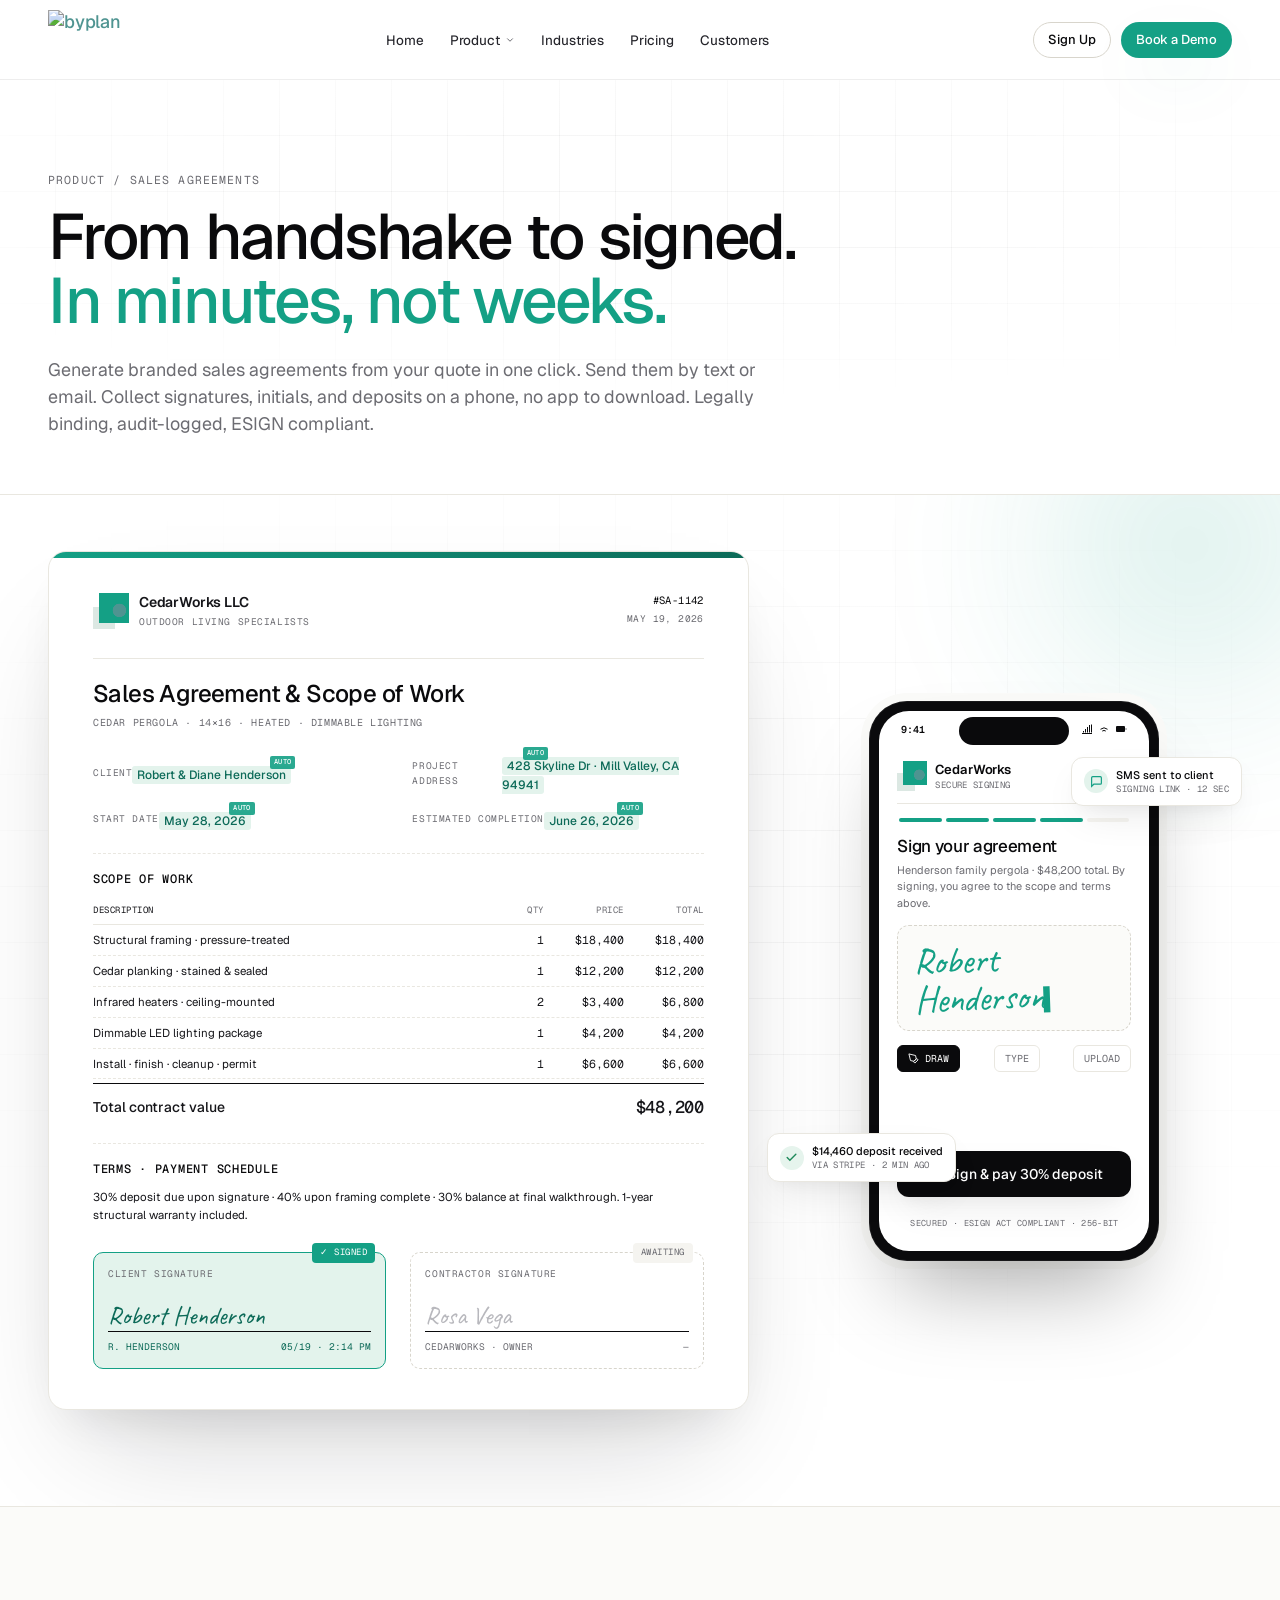
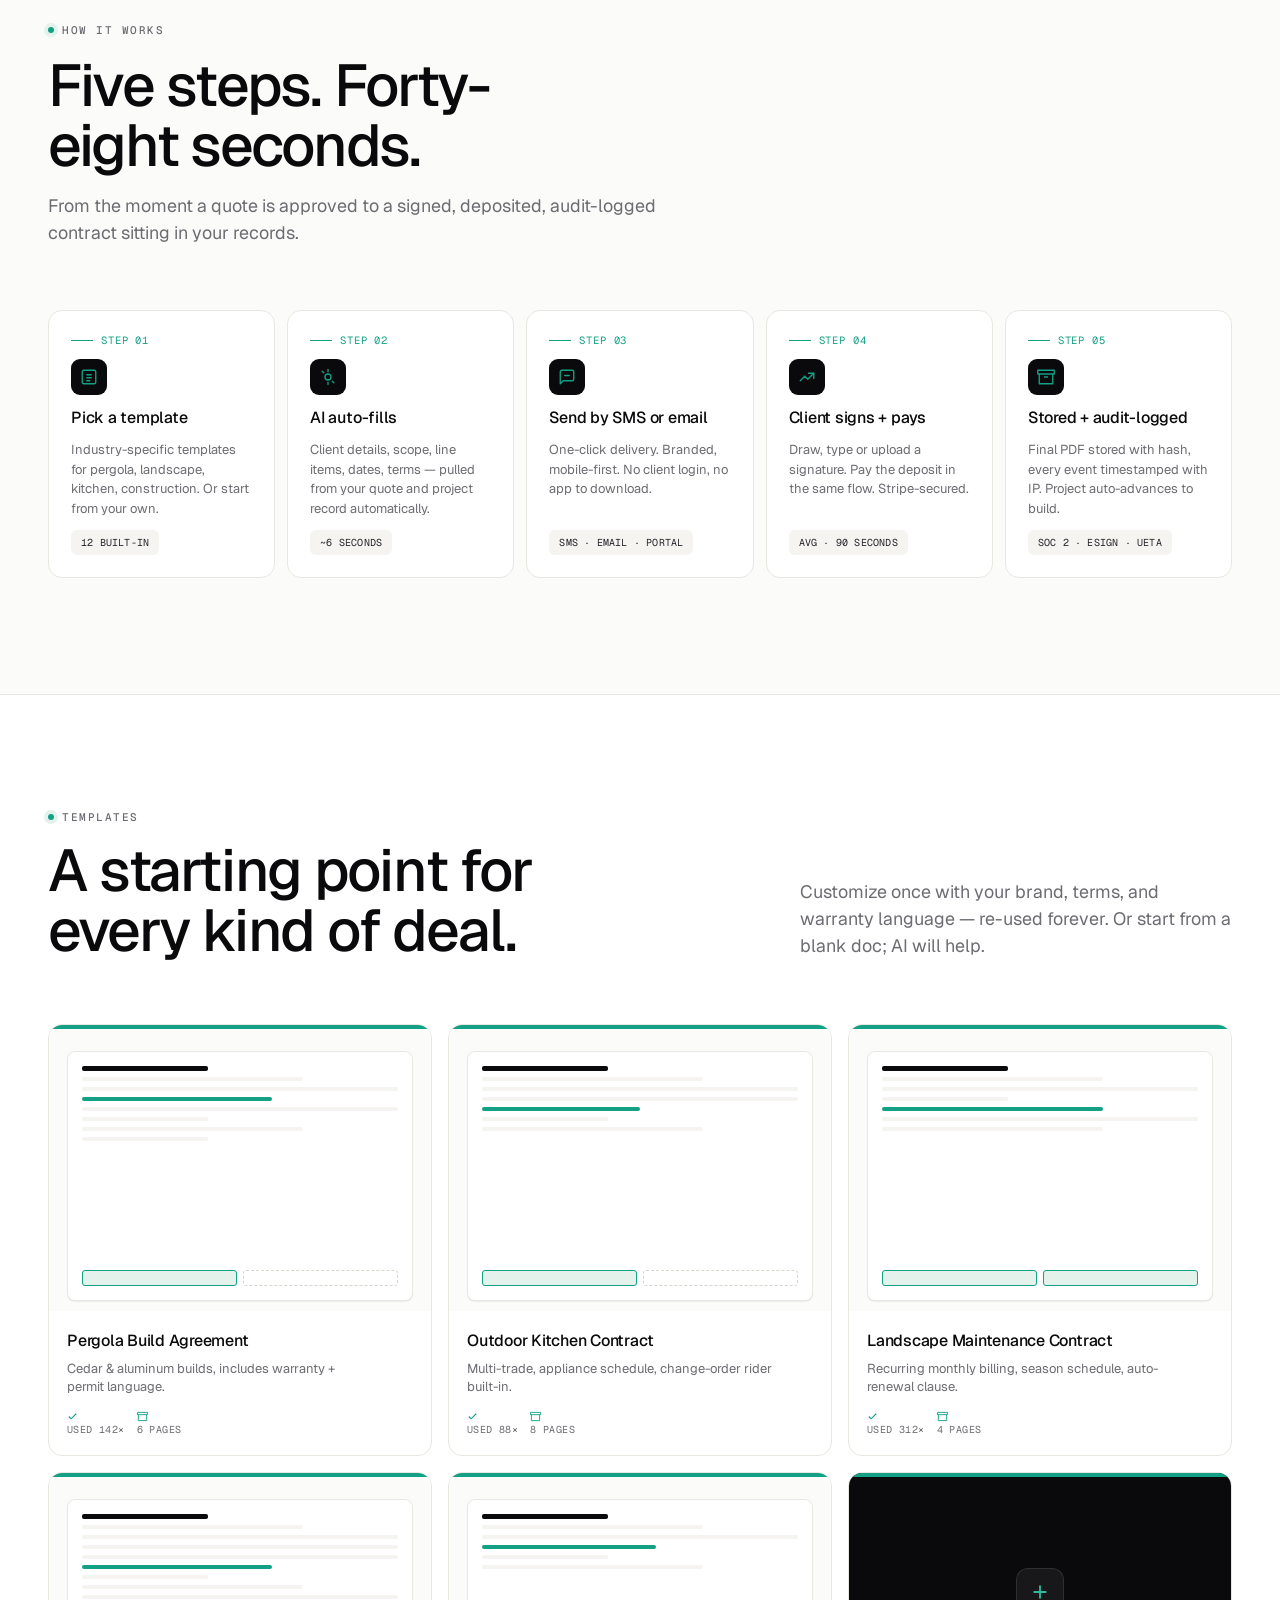
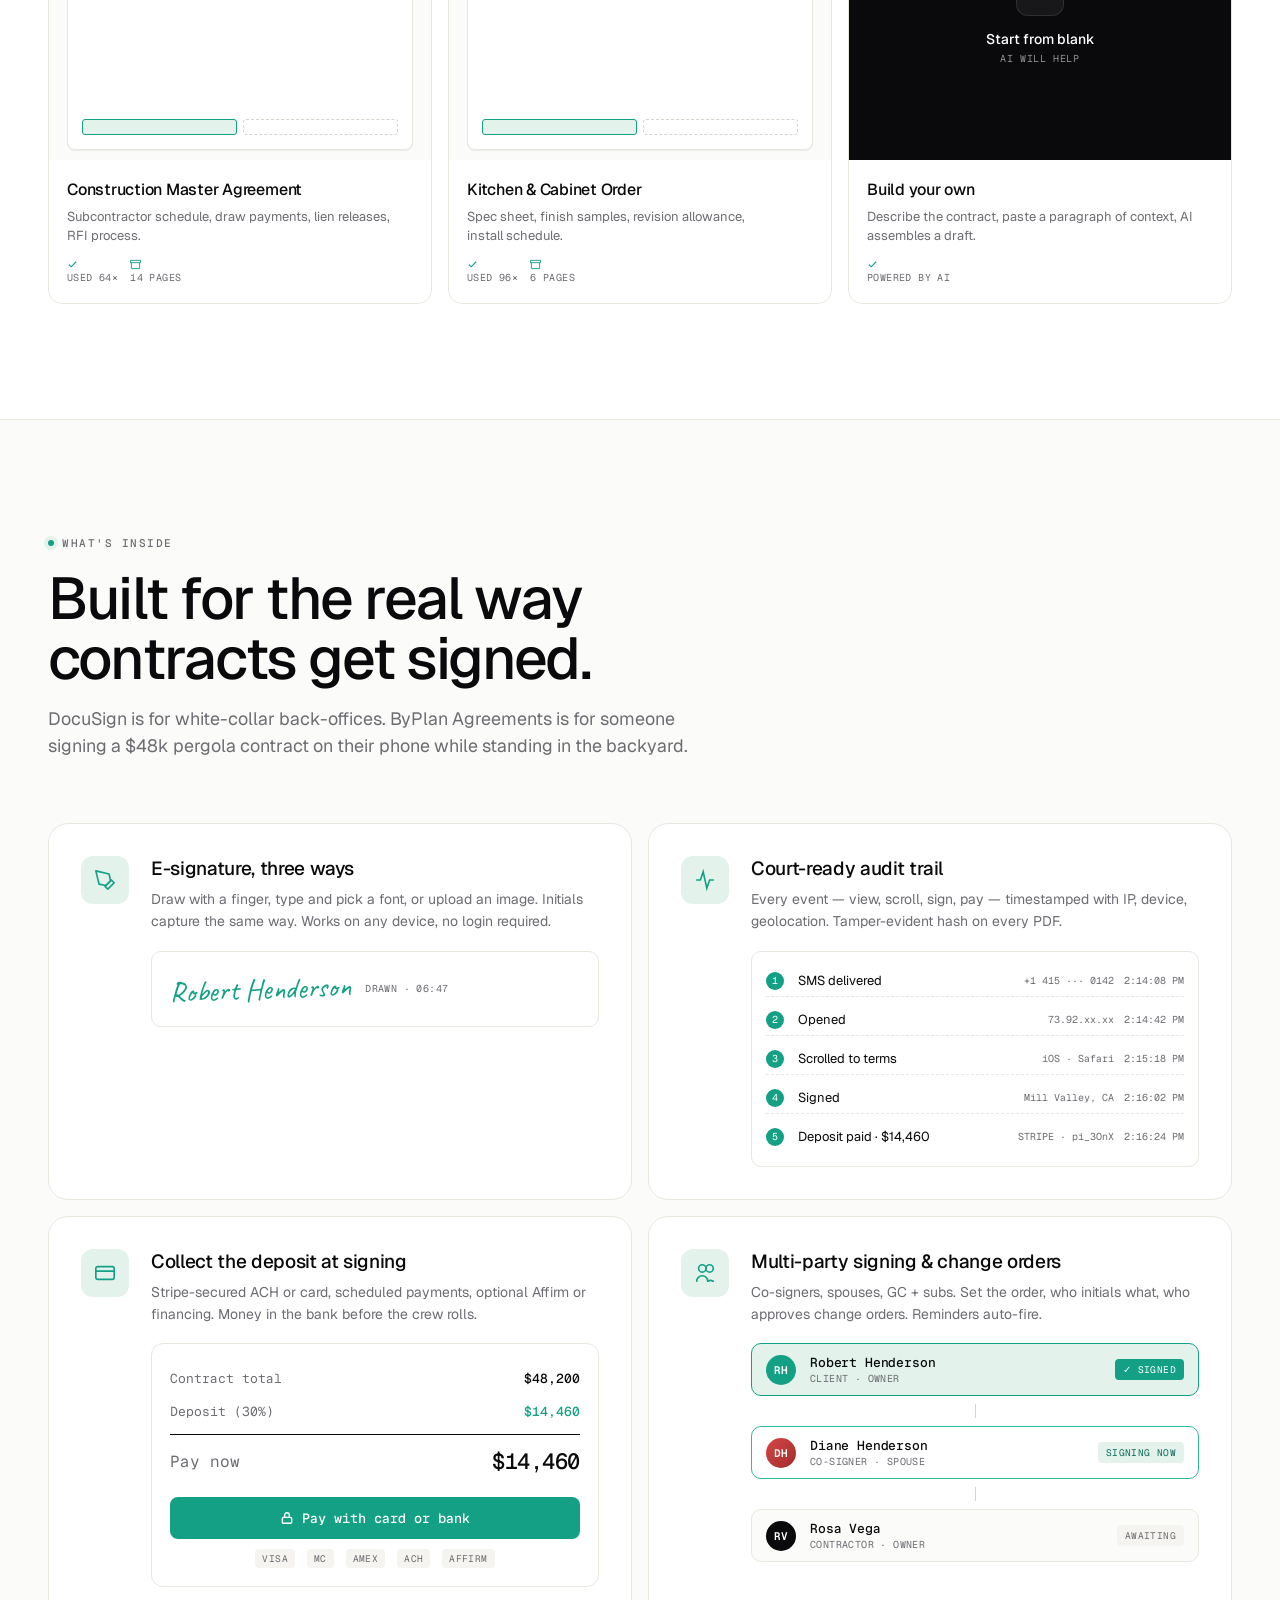
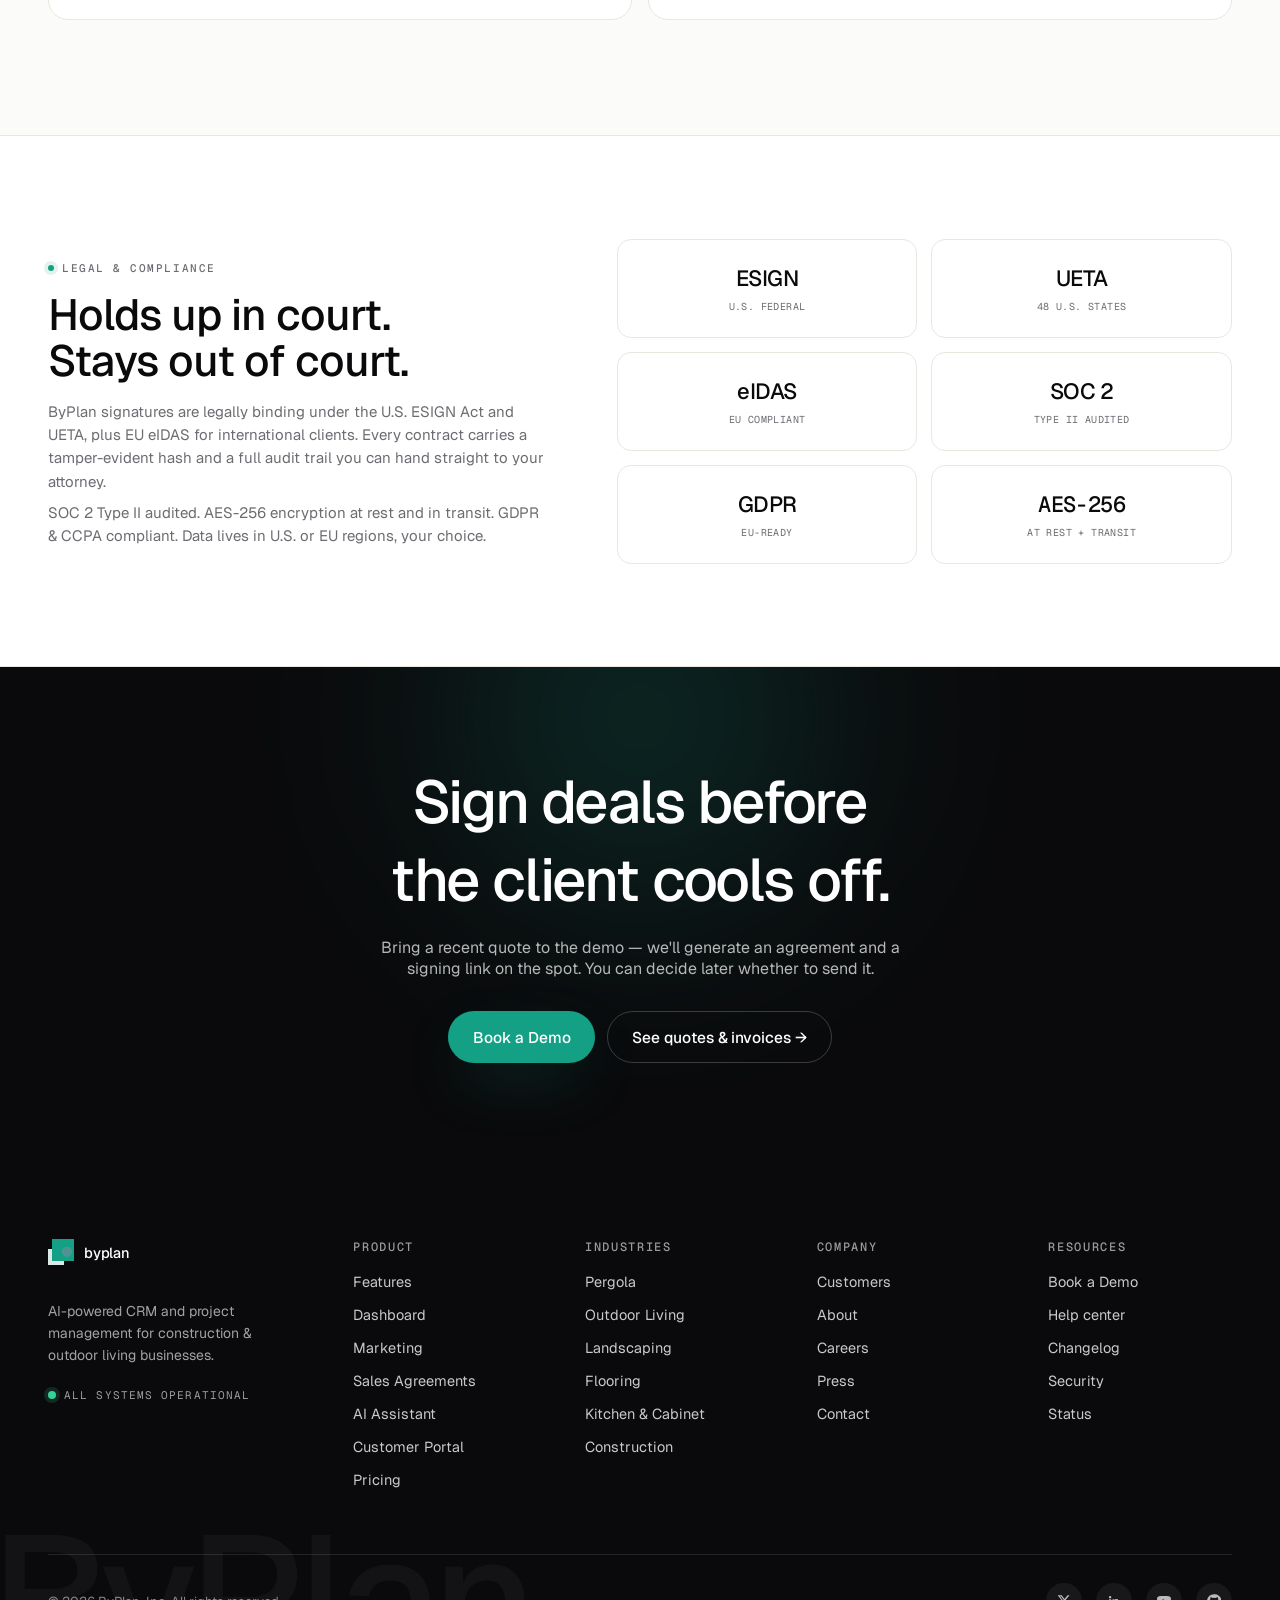
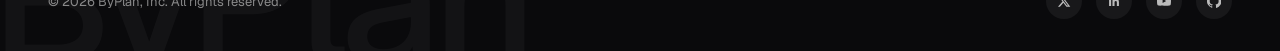
==== agreements.html @ d88b0ee3 "Add files via upload" ====
<!doctype html>
<html lang="en">
<head>
<meta charset="utf-8" />
<meta name="viewport" content="width=device-width, initial-scale=1" />
<title>Sales Agreements — ByPlan</title>
<link rel="preconnect" href="https://fonts.googleapis.com">
<link rel="preconnect" href="https://fonts.gstatic.com" crossorigin>
<link href="https://fonts.googleapis.com/css2?family=Geist:wght@300;400;500;600;700&family=Geist+Mono:wght@400;500&family=Caveat:wght@500;700&display=swap" rel="stylesheet">
<link rel="stylesheet" href="styles.css">
<style>
  .page-band h1 { font-size: clamp(40px, 5vw, 72px); letter-spacing: -0.035em; line-height: 1; margin-top: 6px; }
  .page-band .lead { margin-top: 24px; max-width: 60ch; }

  /* HERO COMPOSITION — document + phone */
  .hero-show {
    padding: 56px 0 96px;
    position: relative; overflow: hidden;
  }
  .hero-show .grid-bg {
    background-size: 56px 56px;
    mask-image: radial-gradient(ellipse 80% 60% at 50% 40%, black 30%, transparent 80%);
  }
  .hero-show .glow-orange { width: 500px; height: 500px; right: -160px; top: -200px; opacity: 0.5; }

  .compose {
    position: relative;
    display: grid;
    grid-template-columns: 1.45fr 0.9fr;
    gap: 48px;
    align-items: center;
    z-index: 2;
  }
  @media (max-width: 1000px) {
    .compose { grid-template-columns: 1fr; gap: 56px; }
    .compose .phone-side { max-width: 360px; margin: 0 auto; }
  }

  /* Document */
  .agreement-doc {
    background: white;
    border: 1px solid var(--line);
    border-radius: 18px;
    padding: 40px 44px;
    box-shadow:
      0 60px 120px -40px rgba(15,15,20,0.20),
      0 24px 48px -24px rgba(15,15,20,0.12);
    position: relative;
    overflow: hidden;
    font-size: 13px;
    line-height: 1.55;
    color: var(--ink-2);
  }
  .agreement-doc::before {
    content: "";
    position: absolute; top: 0; left: 0; right: 0; height: 6px;
    background: linear-gradient(90deg, var(--orange), #0c6a58);
  }
  .doc-head {
    display: flex; justify-content: space-between; align-items: flex-start;
    margin-bottom: 28px;
  }
  .doc-head .brand-row {
    display: flex; align-items: center; gap: 10px;
  }
  .doc-head .brand-mark {
    width: 36px; height: 36px;
    display: inline-block;
    position: relative;
    box-shadow: none;
  }
  .doc-head .brand-mark::before {
    content: "";
    position: absolute;
    left: 0; bottom: 0;
    width: 22px; height: 22px;
    background: var(--shadow-square);
    border-radius: 0;
    inset: auto auto 0 0;
  }
  .doc-head .brand-mark::after {
    content: "";
    position: absolute;
    top: 0; right: 0;
    width: 30px; height: 30px;
    background:
      radial-gradient(circle at 68% 58%, var(--sage-deep) 0 6.5px, transparent 7px),
      var(--orange);
  }
  .doc-head .brand-name {
    font-weight: 600; font-size: 14px; letter-spacing: -0.012em;
  }
  .doc-head .brand-sub {
    font-family: var(--font-mono); font-size: 9.5px;
    color: var(--mute); letter-spacing: 0.06em;
    text-transform: uppercase; margin-top: 2px;
  }
  .doc-head .doc-id {
    text-align: right;
    font-family: var(--font-mono); font-size: 10.5px;
    color: var(--ink); letter-spacing: 0.04em;
  }
  .doc-head .doc-id .sub {
    color: var(--mute); font-size: 9.5px;
    text-transform: uppercase; margin-top: 4px;
  }

  .doc-title {
    border-top: 1px solid var(--line);
    padding-top: 22px;
    margin-bottom: 26px;
  }
  .doc-title h2 {
    font-size: 24px; font-weight: 500;
    letter-spacing: -0.025em; line-height: 1.1;
  }
  .doc-title .sub {
    font-family: var(--font-mono); font-size: 10px;
    color: var(--mute); letter-spacing: 0.06em;
    text-transform: uppercase; margin-top: 8px;
  }

  .doc-grid {
    display: grid; grid-template-columns: 1fr 1fr; gap: 18px 28px;
    margin-bottom: 22px;
    font-size: 12px;
  }
  .doc-grid .row .lbl {
    font-family: var(--font-mono); font-size: 9.5px;
    text-transform: uppercase; letter-spacing: 0.06em;
    color: var(--mute);
    margin-bottom: 4px;
  }
  .doc-grid .row .val { font-weight: 500; color: var(--ink); }

  /* Auto-filled value (highlight on hover from data merge) */
  .ai-fill {
    background: var(--orange-soft);
    color: var(--orange-ink);
    padding: 1px 5px; border-radius: 3px;
    font-weight: 500;
    position: relative;
  }
  .ai-fill::after {
    content: "AUTO";
    position: absolute; top: -10px; right: -4px;
    font-family: var(--font-mono); font-size: 7px;
    background: var(--orange); color: white;
    padding: 1px 4px; border-radius: 2px;
    letter-spacing: 0.05em;
    opacity: 0.9;
  }

  .doc-section {
    border-top: 1px dashed var(--line);
    padding-top: 16px; margin-top: 16px;
  }
  .doc-section h4 {
    font-size: 12px; font-weight: 500;
    letter-spacing: 0.06em; text-transform: uppercase;
    color: var(--ink); margin-bottom: 10px;
    font-family: var(--font-mono);
  }
  .doc-section p { font-size: 11.5px; color: var(--ink-2); line-height: 1.55; }

  /* Line items */
  .line-table {
    margin-top: 8px;
    font-size: 11.5px;
  }
  .line-table .row-li {
    display: grid; grid-template-columns: 1.6fr 60px 80px 80px;
    padding: 6px 0;
    border-bottom: 1px dashed var(--line);
    align-items: center;
  }
  .line-table .row-li:last-child { border-bottom: none; }
  .line-table .row-li .it { color: var(--ink-2); }
  .line-table .row-li .qt, .line-table .row-li .pr, .line-table .row-li .tt { font-family: var(--font-mono); text-align: right; }
  .line-table .row-li.head {
    font-family: var(--font-mono); font-size: 9px;
    text-transform: uppercase; letter-spacing: 0.06em;
    color: var(--mute); border-bottom: 1px solid var(--line);
    padding-bottom: 6px;
  }
  .line-table .row-li.total {
    border-top: 1.5px solid var(--ink);
    border-bottom: none;
    padding-top: 10px; margin-top: 4px;
    font-size: 14px; font-weight: 500;
  }
  .line-table .row-li.total .tt { font-size: 17px; letter-spacing: -0.015em; }

  /* Signature blocks */
  .sig-row {
    display: grid; grid-template-columns: 1fr 1fr; gap: 24px;
    margin-top: 28px;
  }
  .sig-block {
    border: 1.5px dashed var(--line-2);
    border-radius: 10px;
    padding: 14px;
    position: relative;
    transition: border-color 0.25s;
  }
  .sig-block.signed {
    border-style: solid;
    border-color: var(--orange);
    background: var(--orange-soft);
  }
  .sig-block .sig-lbl {
    font-family: var(--font-mono); font-size: 9.5px;
    text-transform: uppercase; letter-spacing: 0.06em;
    color: var(--mute); margin-bottom: 10px;
  }
  .sig-block .sig-line {
    height: 40px;
    border-bottom: 1px solid var(--ink);
    display: flex; align-items: flex-end;
    font-family: 'Caveat', cursive;
    font-size: 26px;
    color: var(--ink);
    padding-bottom: 2px;
    line-height: 1;
  }
  .sig-block.signed .sig-line {
    color: var(--orange-ink);
  }
  .sig-block .sig-meta {
    margin-top: 8px;
    display: flex; justify-content: space-between;
    font-family: var(--font-mono); font-size: 9.5px;
    color: var(--mute);
  }
  .sig-block.signed .sig-meta {
    color: var(--orange-ink);
  }
  .sig-block .sig-stamp {
    position: absolute; top: -10px; right: 10px;
    background: var(--orange); color: white;
    font-family: var(--font-mono); font-size: 9px;
    padding: 3px 8px; border-radius: 4px;
    letter-spacing: 0.06em; text-transform: uppercase;
  }
  .sig-block .sig-await {
    position: absolute; top: -10px; right: 10px;
    background: var(--paper-3); color: var(--mute);
    font-family: var(--font-mono); font-size: 9px;
    padding: 3px 8px; border-radius: 4px;
    letter-spacing: 0.06em; text-transform: uppercase;
  }

  /* Phone — client signing */
  .phone-side {
    position: relative;
  }
  .phone {
    background: var(--ink);
    border-radius: 38px;
    padding: 10px;
    box-shadow:
      0 50px 90px -30px rgba(0,0,0,0.35),
      0 0 0 1px rgba(255,255,255,0.06) inset,
      0 0 0 8px var(--paper-2);
    width: 290px;
    margin: 0 auto;
    position: relative;
  }
  .phone::before {
    content: "";
    position: absolute; top: 16px; left: 50%; transform: translateX(-50%);
    width: 110px; height: 28px;
    background: var(--ink); border-radius: 16px;
    z-index: 2;
  }
  .phone-screen {
    background: var(--paper);
    border-radius: 30px;
    padding: 50px 18px 22px;
    display: flex; flex-direction: column; gap: 14px;
    height: 540px;
    overflow: hidden;
  }
  .phone-status {
    display: flex; justify-content: space-between;
    font-family: var(--font-mono); font-size: 10px; font-weight: 600;
    color: var(--ink);
    padding: 0 14px;
    position: absolute; top: 22px; left: 18px; right: 18px;
    z-index: 3;
  }
  .phone-status .icons { display: flex; gap: 5px; align-items: center; }
  .phone-status .icons svg { width: 12px; height: 12px; }

  .phone-head {
    display: flex; align-items: center; gap: 10px;
    padding-bottom: 12px; border-bottom: 1px solid var(--line);
  }
  .phone-head .brand-row { display: flex; align-items: center; gap: 8px; }
  .phone-head .brand-mini {
    width: 30px; height: 30px;
    display: inline-block;
    position: relative;
  }
  .phone-head .brand-mini::before {
    content: ""; position: absolute;
    left: 0; bottom: 0;
    width: 18px; height: 18px;
    background: var(--shadow-square);
  }
  .phone-head .brand-mini::after {
    content: ""; position: absolute;
    top: 0; right: 0;
    width: 24px; height: 24px;
    background:
      radial-gradient(circle at 68% 58%, var(--sage-deep) 0 5.2px, transparent 5.6px),
      var(--orange);
  }
  .phone-head .brand-tx {
    font-weight: 600; font-size: 13px; letter-spacing: -0.012em;
  }
  .phone-head .brand-sub {
    font-family: var(--font-mono); font-size: 9px;
    color: var(--mute); letter-spacing: 0.04em;
    text-transform: uppercase; margin-top: 1px;
  }

  .phone-progress {
    display: flex; gap: 4px; height: 4px;
    padding: 0 2px;
  }
  .phone-progress .seg {
    flex: 1; background: var(--paper-3); border-radius: 2px;
  }
  .phone-progress .seg.done { background: var(--orange); }
  .phone-progress .seg.now { background: var(--orange); }
  .phone-progress .seg.now::after { display: none; }

  .phone-title {
    font-size: 17px; font-weight: 500;
    letter-spacing: -0.02em; line-height: 1.2;
  }
  .phone-sub {
    font-size: 11px; color: var(--mute);
    line-height: 1.5; margin-top: 6px;
  }

  .phone-sig-area {
    background: var(--paper-2);
    border: 1.5px dashed var(--line-2);
    border-radius: 12px;
    padding: 14px 16px;
    min-height: 100px;
    position: relative;
    display: flex; align-items: center; justify-content: center;
  }
  .phone-sig-area .signature-stroke {
    font-family: 'Caveat', cursive;
    font-size: 38px;
    color: var(--orange);
    letter-spacing: -0.015em;
    line-height: 1;
    transform: rotate(-2deg);
  }
  .phone-sig-area .signature-stroke::after {
    content: "▍";
    color: var(--orange);
    animation: blink 1s steps(2) infinite;
    font-size: 22px;
    vertical-align: middle;
  }
  @keyframes blink { 50% { opacity: 0; } }

  .phone-options {
    display: flex; gap: 6px; justify-content: space-between;
    font-family: var(--font-mono); font-size: 10px;
    color: var(--mute);
  }
  .phone-options .opt {
    padding: 6px 10px;
    background: var(--paper); border: 1px solid var(--line);
    border-radius: 6px; cursor: pointer;
    display: inline-flex; align-items: center; gap: 6px;
  }
  .phone-options .opt.active { background: var(--ink); color: white; border-color: var(--ink); }

  .phone-cta {
    margin-top: auto;
    background: var(--ink); color: white;
    padding: 14px;
    border-radius: 12px;
    text-align: center;
    font-size: 14px;
    font-weight: 500;
    display: flex; align-items: center; justify-content: center;
    gap: 8px;
    box-shadow: var(--shadow-3);
  }
  .phone-cta svg { color: var(--orange-2); }

  .phone-foot {
    text-align: center;
    font-family: var(--font-mono); font-size: 8.5px;
    color: var(--mute);
    letter-spacing: 0.04em;
    margin-top: 6px;
  }

  /* Floating notification cards around phone */
  .floating-note {
    position: absolute;
    background: var(--paper);
    border: 1px solid var(--line);
    border-radius: 12px;
    padding: 10px 12px;
    box-shadow: var(--shadow-3);
    font-size: 11px;
    display: flex; gap: 8px;
    align-items: center;
    animation: float-y 5s ease-in-out infinite;
  }
  @keyframes float-y { 0%,100% { transform: translateY(0); } 50% { transform: translateY(-7px); } }
  .floating-note .ic {
    width: 24px; height: 24px; border-radius: 50%;
    display: inline-flex; align-items: center; justify-content: center;
    flex-shrink: 0;
    background: var(--orange-soft); color: var(--orange);
  }
  .floating-note .ic.green { background: var(--green-soft); color: var(--green); }
  .floating-note .t { font-weight: 500; }
  .floating-note .s { font-family: var(--font-mono); font-size: 9px; color: var(--mute); margin-top: 1px; letter-spacing: 0.04em; }
  .floating-note.fn-top { top: 10%; right: -10px; animation-delay: -1s; }
  .floating-note.fn-bot { bottom: 14%; left: -30px; animation-delay: -3s; }
  @media (max-width: 1000px) { .floating-note.fn-bot { left: -10px; } }

  /* WORKFLOW STEPS */
  .workflow-band {
    padding: clamp(80px, 9vw, 128px) 0;
    background: var(--paper-2);
    border-top: 1px solid var(--line);
    border-bottom: 1px solid var(--line);
  }
  .step-row {
    display: grid; grid-template-columns: repeat(5, 1fr); gap: 12px;
    margin-top: 56px;
    position: relative;
  }
  @media (max-width: 1080px) { .step-row { grid-template-columns: 1fr 1fr; gap: 16px; } }
  @media (max-width: 580px)  { .step-row { grid-template-columns: 1fr; } }
  .step-card {
    background: var(--paper);
    border: 1px solid var(--line);
    border-radius: var(--r-3);
    padding: 22px;
    position: relative;
    display: flex; flex-direction: column; gap: 12px;
    transition: transform 0.2s, border-color 0.2s, box-shadow 0.2s;
  }
  .step-card:hover { transform: translateY(-3px); box-shadow: var(--shadow-2); border-color: var(--ink-4); }
  .step-card .num {
    font-family: var(--font-mono); font-size: 10.5px;
    color: var(--orange); letter-spacing: 0.08em;
    display: flex; align-items: center; gap: 8px;
  }
  .step-card .num::before {
    content: ""; width: 22px; height: 1px; background: var(--orange);
  }
  .step-card .ic {
    width: 36px; height: 36px; border-radius: 9px;
    background: var(--ink); color: var(--orange);
    display: inline-flex; align-items: center; justify-content: center;
  }
  .step-card h4 { font-size: 16px; font-weight: 500; letter-spacing: -0.015em; }
  .step-card p { font-size: 13px; color: var(--mute); line-height: 1.5; }
  .step-card .meta {
    margin-top: auto;
    font-family: var(--font-mono); font-size: 10px;
    color: var(--ink-3); padding: 6px 10px;
    background: var(--paper-3);
    border-radius: 6px;
    display: inline-flex; align-self: flex-start;
    letter-spacing: 0.02em;
  }

  /* TEMPLATES GALLERY */
  .templates-band {
    padding: clamp(80px, 9vw, 128px) 0;
    border-bottom: 1px solid var(--line);
  }
  .tpl-grid {
    display: grid; grid-template-columns: repeat(3, 1fr); gap: 16px;
    margin-top: 56px;
  }
  @media (max-width: 880px) { .tpl-grid { grid-template-columns: 1fr 1fr; } }
  @media (max-width: 560px) { .tpl-grid { grid-template-columns: 1fr; } }

  .tpl {
    background: var(--paper);
    border: 1px solid var(--line);
    border-radius: var(--r-3);
    overflow: hidden;
    cursor: pointer;
    transition: transform 0.2s, box-shadow 0.2s, border-color 0.2s;
  }
  .tpl:hover { transform: translateY(-3px); box-shadow: var(--shadow-3); border-color: var(--ink-4); }
  .tpl .preview {
    aspect-ratio: 4 / 3;
    background: var(--paper-2);
    padding: 18px;
    position: relative;
    overflow: hidden;
  }
  .tpl .preview::before {
    content: "";
    position: absolute; top: 0; left: 0; right: 0; height: 4px;
    background: var(--orange);
  }
  .tpl .preview .mini-doc {
    background: white;
    border: 1px solid var(--line);
    border-radius: 8px;
    padding: 14px;
    height: 100%;
    box-shadow: var(--shadow-1);
    display: flex; flex-direction: column; gap: 6px;
    transform: translateY(8px);
  }
  .tpl .preview .mini-doc .line {
    background: var(--paper-3);
    border-radius: 2px;
    height: 4px;
  }
  .tpl .preview .mini-doc .line.dark { background: var(--ink); height: 5px; }
  .tpl .preview .mini-doc .line.short { width: 40%; }
  .tpl .preview .mini-doc .line.mid { width: 70%; }
  .tpl .preview .mini-doc .line.accent { background: var(--orange); }
  .tpl .preview .mini-doc .sig-mini {
    margin-top: auto;
    display: flex; gap: 6px;
  }
  .tpl .preview .mini-doc .sig-mini .sl {
    flex: 1; height: 16px; border: 1px dashed var(--line-2); border-radius: 3px;
  }
  .tpl .preview .mini-doc .sig-mini .sl.signed {
    border-color: var(--orange); border-style: solid; background: var(--orange-soft);
  }
  .tpl .body {
    padding: 18px;
  }
  .tpl .body h5 { font-size: 16px; font-weight: 500; letter-spacing: -0.015em; }
  .tpl .body .desc { font-size: 13px; color: var(--mute); margin-top: 6px; line-height: 1.4; }
  .tpl .body .meta {
    margin-top: 14px;
    display: flex; gap: 12px;
    font-family: var(--font-mono); font-size: 10px;
    color: var(--mute);
    letter-spacing: 0.04em;
  }
  .tpl .body .meta span svg { vertical-align: middle; margin-right: 3px; color: var(--orange); }

  /* FEATURES GRID */
  .features-band { padding: clamp(80px, 9vw, 128px) 0; background: var(--paper-2); border-bottom: 1px solid var(--line); }
  .feat-grid {
    display: grid; grid-template-columns: repeat(2, 1fr); gap: 16px;
    margin-top: 56px;
  }
  @media (max-width: 880px) { .feat-grid { grid-template-columns: 1fr; } }
  .feat-row {
    background: var(--paper);
    border: 1px solid var(--line);
    border-radius: var(--r-4);
    padding: 32px;
    display: grid; grid-template-columns: auto 1fr; gap: 22px;
    align-items: flex-start;
  }
  .feat-row .ic {
    width: 48px; height: 48px; border-radius: 12px;
    background: var(--orange-soft); color: var(--orange);
    display: inline-flex; align-items: center; justify-content: center;
    flex-shrink: 0;
  }
  .feat-row h3 { font-size: 19px; font-weight: 500; letter-spacing: -0.018em; }
  .feat-row p { font-size: 14px; color: var(--mute); margin-top: 8px; line-height: 1.55; }
  .feat-row .demo {
    margin-top: 18px;
    padding: 14px;
    background: var(--paper-2);
    border: 1px solid var(--line);
    border-radius: 10px;
    font-family: var(--font-mono); font-size: 11px;
  }

  /* Audit log demo */
  .audit-list {
    display: flex; flex-direction: column;
    gap: 8px;
  }
  .audit-list .row {
    display: grid; grid-template-columns: 22px 1fr auto auto;
    gap: 10px; align-items: center;
    padding: 6px 0;
    font-size: 12px; font-family: var(--font-mono);
    border-bottom: 1px dashed var(--line);
  }
  .audit-list .row:last-child { border-bottom: none; }
  .audit-list .row .num {
    width: 18px; height: 18px; border-radius: 50%;
    background: var(--paper-3); color: var(--mute);
    display: inline-flex; align-items: center; justify-content: center;
    font-size: 10px;
  }
  .audit-list .row .num.done { background: var(--orange); color: white; }
  .audit-list .row .ev { color: var(--ink); font-family: var(--font-sans); font-size: 13px; }
  .audit-list .row .ip { color: var(--mute); font-size: 10px; }
  .audit-list .row .tm { color: var(--mute); font-size: 10px; }

  /* Deposit collection visual */
  .deposit-mini {
    background: white;
    border: 1px solid var(--line);
    border-radius: 12px;
    padding: 18px;
  }
  .deposit-mini .row-d {
    display: flex; justify-content: space-between; align-items: center;
    padding: 8px 0;
    font-size: 13px;
  }
  .deposit-mini .row-d .l { color: var(--mute); }
  .deposit-mini .row-d .v { font-weight: 500; font-family: var(--font-mono); }
  .deposit-mini .row-d.total {
    border-top: 1.5px solid var(--ink);
    padding-top: 12px; margin-top: 6px;
    font-size: 16px;
  }
  .deposit-mini .row-d.total .v { font-size: 22px; letter-spacing: -0.02em; }
  .deposit-mini .pay-button {
    margin-top: 14px;
    background: var(--orange); color: white;
    padding: 12px; border-radius: 8px;
    text-align: center;
    font-weight: 500;
    font-size: 13.5px;
    display: flex; align-items: center; justify-content: center;
    gap: 8px;
  }
  .deposit-mini .pay-button svg { color: white; }
  .deposit-mini .stripe-row {
    display: flex; justify-content: center; gap: 12px;
    margin-top: 10px;
    font-family: var(--font-mono); font-size: 9.5px;
    color: var(--mute); letter-spacing: 0.04em;
    text-transform: uppercase;
  }
  .deposit-mini .stripe-row .pill-card {
    padding: 3px 7px; background: var(--paper-3); border-radius: 4px;
  }

  /* Multi-party */
  .multiparty {
    display: flex; flex-direction: column; gap: 8px;
  }
  .multiparty .party {
    display: grid; grid-template-columns: 32px 1fr auto; gap: 12px;
    padding: 10px 14px;
    background: var(--paper-2); border: 1px solid var(--line);
    border-radius: 10px;
    align-items: center;
  }
  .multiparty .party.signed { background: var(--orange-soft); border-color: var(--orange); }
  .multiparty .party.in-progress { background: var(--paper); border-color: var(--orange-2); }
  .multiparty .party .av {
    width: 30px; height: 30px; border-radius: 50%;
    background: var(--ink); color: white; font-weight: 600; font-size: 11px;
    display: inline-flex; align-items: center; justify-content: center;
  }
  .multiparty .party .nm { font-size: 13px; font-weight: 500; letter-spacing: -0.012em; }
  .multiparty .party .rl { font-family: var(--font-mono); font-size: 10px; color: var(--mute); margin-top: 1px; letter-spacing: 0.04em; text-transform: uppercase; }
  .multiparty .party .stamp {
    font-family: var(--font-mono); font-size: 9.5px;
    padding: 4px 8px; border-radius: 4px;
    letter-spacing: 0.04em; text-transform: uppercase;
  }
  .multiparty .party.signed .stamp { background: var(--orange); color: white; }
  .multiparty .party.in-progress .stamp { background: var(--orange-soft); color: var(--orange-ink); }
  .multiparty .party.pending .stamp { background: var(--paper-3); color: var(--mute); }
  .multiparty .arrow-down {
    width: 1px; height: 14px;
    background: var(--line-2);
    margin: 0 auto;
  }

  /* COMPLIANCE BAND */
  .compliance-band {
    padding: clamp(72px, 8vw, 112px) 0;
    border-bottom: 1px solid var(--line);
  }
  .compliance-grid {
    display: grid; grid-template-columns: 1fr 1.2fr; gap: 56px;
    align-items: center;
  }
  @media (max-width: 880px) { .compliance-grid { grid-template-columns: 1fr; gap: 32px; } }
  .compliance-grid h2 { font-size: clamp(28px, 3.4vw, 44px); letter-spacing: -0.025em; line-height: 1.05; }
  .compliance-grid p { font-size: 15px; line-height: 1.55; color: var(--mute); margin-top: 16px; max-width: 50ch; }
  .badge-grid {
    display: grid; grid-template-columns: 1fr 1fr; gap: 14px;
  }
  .badge-card {
    background: var(--paper);
    border: 1px solid var(--line);
    border-radius: var(--r-3);
    padding: 24px;
    text-align: center;
  }
  .badge-card .lo {
    font-size: 22px; font-weight: 500; letter-spacing: -0.025em;
    color: var(--ink);
    margin-bottom: 8px;
  }
  .badge-card .lo.mono { font-family: var(--font-mono); }
  .badge-card .desc {
    font-family: var(--font-mono); font-size: 10px;
    color: var(--mute); letter-spacing: 0.04em;
    text-transform: uppercase;
  }

  /* CTA */
  .agree-cta {
    background: var(--ink); color: white;
    padding: 96px 0; position: relative; overflow: hidden;
    text-align: center;
  }
  .agree-cta .glow-orange { width: 700px; height: 700px; left: 50%; top: -300px; transform: translateX(-50%); opacity: 0.6; }
  .agree-cta h2 { color: white; font-size: clamp(36px, 4.8vw, 60px); letter-spacing: -0.03em; }
  .agree-cta p { color: rgba(255,255,255,.7); margin: 18px auto 0; max-width: 52ch; }
  .agree-cta .actions { margin-top: 32px; display: flex; gap: 12px; justify-content: center; flex-wrap: wrap; }
  .agree-cta .actions .btn-ghost { color: white; border-color: rgba(255,255,255,.2); }
</style>
</head>
<body>

<!-- PAGE BAND -->
<div class="page-band" data-screen-label="00 Intro">
  <div class="grid-bg"></div>
  <div class="container" style="position: relative; z-index: 2;">
    <div class="crumbs">Product / Sales Agreements</div>
    <h1 class="reveal">From handshake to signed.<br><span class="accent">In minutes, not weeks.</span></h1>
    <p class="lead reveal" style="--reveal-delay: 80ms;">Generate branded sales agreements from your quote in one click. Send them by text or email. Collect signatures, initials, and deposits on a phone, no app to download. Legally binding, audit-logged, ESIGN compliant.</p>
  </div>
</div>

<!-- HERO COMPOSITION -->
<section class="hero-show" data-screen-label="01 Hero">
  <div class="grid-bg"></div>
  <div class="glow glow-orange"></div>
  <div class="container" style="position: relative; z-index: 2;">
    <div class="compose">

      <!-- AGREEMENT DOCUMENT -->
      <div class="agreement-doc reveal">
        <div class="doc-head">
          <div class="brand-row">
            <span class="brand-mark"></span>
            <div>
              <div class="brand-name">CedarWorks LLC</div>
              <div class="brand-sub">Outdoor Living Specialists</div>
            </div>
          </div>
          <div class="doc-id">
            #SA-1142
            <div class="sub">May 19, 2026</div>
          </div>
        </div>

        <div class="doc-title">
          <h2>Sales Agreement &amp; Scope of Work</h2>
          <div class="sub">CEDAR PERGOLA · 14×16 · HEATED · DIMMABLE LIGHTING</div>
        </div>

        <div class="doc-grid">
          <div class="row">
            <div class="lbl">Client</div>
            <div class="val"><span class="ai-fill">Robert &amp; Diane Henderson</span></div>
          </div>
          <div class="row">
            <div class="lbl">Project address</div>
            <div class="val"><span class="ai-fill">428 Skyline Dr · Mill Valley, CA 94941</span></div>
          </div>
          <div class="row">
            <div class="lbl">Start date</div>
            <div class="val"><span class="ai-fill">May 28, 2026</span></div>
          </div>
          <div class="row">
            <div class="lbl">Estimated completion</div>
            <div class="val"><span class="ai-fill">June 26, 2026</span></div>
          </div>
        </div>

        <div class="doc-section">
          <h4>Scope of Work</h4>
          <div class="line-table">
            <div class="row-li head">
              <span class="it">DESCRIPTION</span>
              <span class="qt">QTY</span>
              <span class="pr">PRICE</span>
              <span class="tt">TOTAL</span>
            </div>
            <div class="row-li">
              <span class="it">Structural framing · pressure-treated</span>
              <span class="qt">1</span>
              <span class="pr">$18,400</span>
              <span class="tt">$18,400</span>
            </div>
            <div class="row-li">
              <span class="it">Cedar planking · stained &amp; sealed</span>
              <span class="qt">1</span>
              <span class="pr">$12,200</span>
              <span class="tt">$12,200</span>
            </div>
            <div class="row-li">
              <span class="it">Infrared heaters · ceiling-mounted</span>
              <span class="qt">2</span>
              <span class="pr">$3,400</span>
              <span class="tt">$6,800</span>
            </div>
            <div class="row-li">
              <span class="it">Dimmable LED lighting package</span>
              <span class="qt">1</span>
              <span class="pr">$4,200</span>
              <span class="tt">$4,200</span>
            </div>
            <div class="row-li">
              <span class="it">Install · finish · cleanup · permit</span>
              <span class="qt">1</span>
              <span class="pr">$6,600</span>
              <span class="tt">$6,600</span>
            </div>
            <div class="row-li total">
              <span class="it">Total contract value</span>
              <span class="qt"></span>
              <span class="pr"></span>
              <span class="tt">$48,200</span>
            </div>
          </div>
        </div>

        <div class="doc-section">
          <h4>Terms · payment schedule</h4>
          <p>30% deposit due upon signature · 40% upon framing complete · 30% balance at final walkthrough. 1-year structural warranty included.</p>
        </div>

        <!-- SIGNATURE BLOCKS -->
        <div class="sig-row">
          <div class="sig-block signed">
            <span class="sig-stamp">✓ Signed</span>
            <div class="sig-lbl">Client signature</div>
            <div class="sig-line">Robert Henderson</div>
            <div class="sig-meta">
              <span>R. HENDERSON</span>
              <span>05/19 · 2:14 PM</span>
            </div>
          </div>
          <div class="sig-block">
            <span class="sig-await">Awaiting</span>
            <div class="sig-lbl">Contractor signature</div>
            <div class="sig-line" style="color: var(--mute-3);">Rosa Vega</div>
            <div class="sig-meta">
              <span>CEDARWORKS · OWNER</span>
              <span>—</span>
            </div>
          </div>
        </div>
      </div>

      <!-- PHONE — client view -->
      <div class="phone-side reveal" style="--reveal-delay: 200ms;">
        <div class="phone">
          <div class="phone-status">
            <span>9:41</span>
            <span class="icons">
              <svg viewBox="0 0 24 24" fill="currentColor"><path d="M2 22h20v-2H2zm2-3h2v-3H4zm4 0h2v-7H8zm4 0h2v-11h-2zm4 0h2v-15h-2zm4 0h2V3h-2z"/></svg>
              <svg viewBox="0 0 24 24" fill="none" stroke="currentColor" stroke-width="2"><path d="M5 12.55a11 11 0 0 1 14.08 0"/><path d="M8.53 16.11a6 6 0 0 1 6.95 0"/><line x1="12" y1="20" x2="12" y2="20"/></svg>
              <svg viewBox="0 0 24 24" fill="currentColor"><rect x="2" y="6" width="18" height="12" rx="2"/><line x1="22" y1="11" x2="22" y2="13" stroke="currentColor" stroke-width="2"/></svg>
            </span>
          </div>
          <div class="phone-screen">
            <div class="phone-head">
              <div class="brand-row">
                <span class="brand-mini"></span>
                <div>
                  <div class="brand-tx">CedarWorks</div>
                  <div class="brand-sub">SECURE SIGNING</div>
                </div>
              </div>
            </div>

            <div class="phone-progress">
              <span class="seg done"></span>
              <span class="seg done"></span>
              <span class="seg done"></span>
              <span class="seg now"></span>
              <span class="seg"></span>
            </div>

            <div>
              <div class="phone-title">Sign your agreement</div>
              <div class="phone-sub">Henderson family pergola · $48,200 total. By signing, you agree to the scope and terms above.</div>
            </div>

            <div class="phone-sig-area">
              <span class="signature-stroke">Robert Henderson</span>
            </div>

            <div class="phone-options">
              <span class="opt active">
                <svg width="11" height="11" viewBox="0 0 24 24" fill="none" stroke="currentColor" stroke-width="2"><path d="M12 19l7-7 3 3-7 7-3-3z"/><path d="M18 13l-1.5-7.5L2 2l3.5 14.5L13 18l5-5z"/></svg>
                DRAW
              </span>
              <span class="opt">TYPE</span>
              <span class="opt">UPLOAD</span>
            </div>

            <div class="phone-cta">
              <svg width="14" height="14" viewBox="0 0 24 24" fill="none" stroke="currentColor" stroke-width="2.4"><polyline points="20 6 9 17 4 12"/></svg>
              Sign &amp; pay 30% deposit
            </div>

            <div class="phone-foot">SECURED · ESIGN ACT COMPLIANT · 256-BIT</div>
          </div>
        </div>

        <div class="floating-note fn-top">
          <span class="ic">
            <svg width="13" height="13" viewBox="0 0 24 24" fill="none" stroke="currentColor" stroke-width="2.2"><path d="M21 15a2 2 0 0 1-2 2H7l-4 4V5a2 2 0 0 1 2-2h14a2 2 0 0 1 2 2z"/></svg>
          </span>
          <div>
            <div class="t">SMS sent to client</div>
            <div class="s">SIGNING LINK · 12 SEC</div>
          </div>
        </div>

        <div class="floating-note fn-bot">
          <span class="ic green">
            <svg width="13" height="13" viewBox="0 0 24 24" fill="none" stroke="currentColor" stroke-width="2.6" stroke-linecap="round"><polyline points="20 6 9 17 4 12"/></svg>
          </span>
          <div>
            <div class="t">$14,460 deposit received</div>
            <div class="s">VIA STRIPE · 2 MIN AGO</div>
          </div>
        </div>
      </div>

    </div>
  </div>
</section>

<!-- WORKFLOW STEPS -->
<section class="workflow-band" data-screen-label="02 Workflow">
  <div class="container">
    <div class="section-head reveal">
      <span class="eyebrow"><span class="dot"></span>HOW IT WORKS</span>
      <h2 class="h-1">Five steps. Forty-eight seconds.</h2>
      <p class="lead">From the moment a quote is approved to a signed, deposited, audit-logged contract sitting in your records.</p>
    </div>

    <div class="step-row">
      <div class="step-card reveal">
        <div class="num">STEP 01</div>
        <span class="ic">
          <svg width="18" height="18" viewBox="0 0 24 24" fill="none" stroke="currentColor" stroke-width="1.8" stroke-linecap="round" stroke-linejoin="round"><rect x="3" y="3" width="18" height="18" rx="2"/><path d="M9 9h6M9 13h6M9 17h4"/></svg>
        </span>
        <h4>Pick a template</h4>
        <p>Industry-specific templates for pergola, landscape, kitchen, construction. Or start from your own.</p>
        <span class="meta">12 BUILT-IN</span>
      </div>
      <div class="step-card reveal">
        <div class="num">STEP 02</div>
        <span class="ic">
          <svg width="18" height="18" viewBox="0 0 24 24" fill="none" stroke="currentColor" stroke-width="1.8" stroke-linecap="round" stroke-linejoin="round"><path d="M12 2v3M12 19v3M4.2 4.2l2.1 2.1M17.7 17.7l2.1 2.1"/><circle cx="12" cy="12" r="4"/></svg>
        </span>
        <h4>AI auto-fills</h4>
        <p>Client details, scope, line items, dates, terms — pulled from your quote and project record automatically.</p>
        <span class="meta">~6 SECONDS</span>
      </div>
      <div class="step-card reveal">
        <div class="num">STEP 03</div>
        <span class="ic">
          <svg width="18" height="18" viewBox="0 0 24 24" fill="none" stroke="currentColor" stroke-width="1.8" stroke-linecap="round" stroke-linejoin="round"><path d="M21 15a2 2 0 0 1-2 2H7l-4 4V5a2 2 0 0 1 2-2h14a2 2 0 0 1 2 2z"/><line x1="9" y1="10" x2="15" y2="10"/></svg>
        </span>
        <h4>Send by SMS or email</h4>
        <p>One-click delivery. Branded, mobile-first. No client login, no app to download.</p>
        <span class="meta">SMS · EMAIL · PORTAL</span>
      </div>
      <div class="step-card reveal">
        <div class="num">STEP 04</div>
        <span class="ic">
          <svg width="18" height="18" viewBox="0 0 24 24" fill="none" stroke="currentColor" stroke-width="1.8" stroke-linecap="round" stroke-linejoin="round"><path d="M3 17l6-6 4 4 8-8"/><polyline points="14 7 21 7 21 14"/></svg>
        </span>
        <h4>Client signs + pays</h4>
        <p>Draw, type or upload a signature. Pay the deposit in the same flow. Stripe-secured.</p>
        <span class="meta">AVG · 90 SECONDS</span>
      </div>
      <div class="step-card reveal">
        <div class="num">STEP 05</div>
        <span class="ic">
          <svg width="18" height="18" viewBox="0 0 24 24" fill="none" stroke="currentColor" stroke-width="1.8" stroke-linecap="round" stroke-linejoin="round"><path d="M21 8v13H3V8M1 3h22v5H1zM10 12h4"/></svg>
        </span>
        <h4>Stored + audit-logged</h4>
        <p>Final PDF stored with hash, every event timestamped with IP. Project auto-advances to build.</p>
        <span class="meta">SOC 2 · ESIGN · UETA</span>
      </div>
    </div>
  </div>
</section>

<!-- TEMPLATES -->
<section class="templates-band" data-screen-label="03 Templates">
  <div class="container">
    <div class="section-head reveal" style="display:flex; flex-direction: row; justify-content: space-between; align-items: flex-end; max-width: none; gap: 32px; flex-wrap: wrap;">
      <div style="display:flex; flex-direction: column; gap: 16px;">
        <span class="eyebrow"><span class="dot"></span>TEMPLATES</span>
        <h2 class="h-1" style="max-width: 18ch;">A starting point for every kind of deal.</h2>
      </div>
      <p class="lead" style="max-width: 36ch;">Customize once with your brand, terms, and warranty language — re-used forever. Or start from a blank doc; AI will help.</p>
    </div>

    <div class="tpl-grid">
      <div class="tpl reveal">
        <div class="preview">
          <div class="mini-doc">
            <div class="line dark short"></div>
            <div class="line mid"></div>
            <div class="line"></div>
            <div class="line accent" style="width: 60%;"></div>
            <div class="line"></div>
            <div class="line short"></div>
            <div class="line mid"></div>
            <div class="line short"></div>
            <div class="sig-mini">
              <div class="sl signed"></div>
              <div class="sl"></div>
            </div>
          </div>
        </div>
        <div class="body">
          <h5>Pergola Build Agreement</h5>
          <div class="desc">Cedar &amp; aluminum builds, includes warranty + permit language.</div>
          <div class="meta">
            <span><svg width="11" height="11" viewBox="0 0 24 24" fill="none" stroke="currentColor" stroke-width="2.4"><polyline points="20 6 9 17 4 12"/></svg>USED 142×</span>
            <span><svg width="11" height="11" viewBox="0 0 24 24" fill="none" stroke="currentColor" stroke-width="2"><path d="M21 8v13H3V8M1 3h22v5H1z"/></svg>6 PAGES</span>
          </div>
        </div>
      </div>

      <div class="tpl reveal">
        <div class="preview">
          <div class="mini-doc">
            <div class="line dark short"></div>
            <div class="line mid"></div>
            <div class="line"></div>
            <div class="line"></div>
            <div class="line accent" style="width: 50%;"></div>
            <div class="line short"></div>
            <div class="line mid"></div>
            <div class="sig-mini">
              <div class="sl signed"></div>
              <div class="sl"></div>
            </div>
          </div>
        </div>
        <div class="body">
          <h5>Outdoor Kitchen Contract</h5>
          <div class="desc">Multi-trade, appliance schedule, change-order rider built-in.</div>
          <div class="meta">
            <span><svg width="11" height="11" viewBox="0 0 24 24" fill="none" stroke="currentColor" stroke-width="2.4"><polyline points="20 6 9 17 4 12"/></svg>USED 88×</span>
            <span><svg width="11" height="11" viewBox="0 0 24 24" fill="none" stroke="currentColor" stroke-width="2"><path d="M21 8v13H3V8M1 3h22v5H1z"/></svg>8 PAGES</span>
          </div>
        </div>
      </div>

      <div class="tpl reveal">
        <div class="preview">
          <div class="mini-doc">
            <div class="line dark short"></div>
            <div class="line mid"></div>
            <div class="line"></div>
            <div class="line short"></div>
            <div class="line accent" style="width: 70%;"></div>
            <div class="line"></div>
            <div class="line mid"></div>
            <div class="sig-mini">
              <div class="sl signed"></div>
              <div class="sl signed"></div>
            </div>
          </div>
        </div>
        <div class="body">
          <h5>Landscape Maintenance Contract</h5>
          <div class="desc">Recurring monthly billing, season schedule, auto-renewal clause.</div>
          <div class="meta">
            <span><svg width="11" height="11" viewBox="0 0 24 24" fill="none" stroke="currentColor" stroke-width="2.4"><polyline points="20 6 9 17 4 12"/></svg>USED 312×</span>
            <span><svg width="11" height="11" viewBox="0 0 24 24" fill="none" stroke="currentColor" stroke-width="2"><path d="M21 8v13H3V8M1 3h22v5H1z"/></svg>4 PAGES</span>
          </div>
        </div>
      </div>

      <div class="tpl reveal">
        <div class="preview">
          <div class="mini-doc">
            <div class="line dark short"></div>
            <div class="line mid"></div>
            <div class="line"></div>
            <div class="line"></div>
            <div class="line"></div>
            <div class="line accent" style="width: 60%;"></div>
            <div class="line short"></div>
            <div class="line mid"></div>
            <div class="line"></div>
            <div class="sig-mini">
              <div class="sl signed"></div>
              <div class="sl"></div>
            </div>
          </div>
        </div>
        <div class="body">
          <h5>Construction Master Agreement</h5>
          <div class="desc">Subcontractor schedule, draw payments, lien releases, RFI process.</div>
          <div class="meta">
            <span><svg width="11" height="11" viewBox="0 0 24 24" fill="none" stroke="currentColor" stroke-width="2.4"><polyline points="20 6 9 17 4 12"/></svg>USED 64×</span>
            <span><svg width="11" height="11" viewBox="0 0 24 24" fill="none" stroke="currentColor" stroke-width="2"><path d="M21 8v13H3V8M1 3h22v5H1z"/></svg>14 PAGES</span>
          </div>
        </div>
      </div>

      <div class="tpl reveal">
        <div class="preview">
          <div class="mini-doc">
            <div class="line dark short"></div>
            <div class="line mid"></div>
            <div class="line"></div>
            <div class="line accent" style="width: 55%;"></div>
            <div class="line short"></div>
            <div class="line mid"></div>
            <div class="sig-mini">
              <div class="sl signed"></div>
              <div class="sl"></div>
            </div>
          </div>
        </div>
        <div class="body">
          <h5>Kitchen &amp; Cabinet Order</h5>
          <div class="desc">Spec sheet, finish samples, revision allowance, install schedule.</div>
          <div class="meta">
            <span><svg width="11" height="11" viewBox="0 0 24 24" fill="none" stroke="currentColor" stroke-width="2.4"><polyline points="20 6 9 17 4 12"/></svg>USED 96×</span>
            <span><svg width="11" height="11" viewBox="0 0 24 24" fill="none" stroke="currentColor" stroke-width="2"><path d="M21 8v13H3V8M1 3h22v5H1z"/></svg>6 PAGES</span>
          </div>
        </div>
      </div>

      <div class="tpl reveal">
        <div class="preview" style="display: flex; align-items: center; justify-content: center; flex-direction: column; gap: 14px; background: var(--ink); color: white;">
          <div style="width: 48px; height: 48px; border-radius: 12px; background: rgba(255,255,255,0.06); border: 1px solid rgba(255,255,255,0.1); display: inline-flex; align-items: center; justify-content: center; color: var(--orange-2);">
            <svg width="22" height="22" viewBox="0 0 24 24" fill="none" stroke="currentColor" stroke-width="2"><line x1="12" y1="5" x2="12" y2="19"/><line x1="5" y1="12" x2="19" y2="12"/></svg>
          </div>
          <div style="text-align: center;">
            <div style="font-size: 14px; font-weight: 500;">Start from blank</div>
            <div style="font-family: var(--font-mono); font-size: 10px; color: rgba(255,255,255,0.55); margin-top: 4px; letter-spacing: 0.06em; text-transform: uppercase;">AI will help</div>
          </div>
        </div>
        <div class="body">
          <h5>Build your own</h5>
          <div class="desc">Describe the contract, paste a paragraph of context, AI assembles a draft.</div>
          <div class="meta">
            <span><svg width="11" height="11" viewBox="0 0 24 24" fill="none" stroke="currentColor" stroke-width="2.4"><polyline points="20 6 9 17 4 12"/></svg>POWERED BY AI</span>
          </div>
        </div>
      </div>
    </div>
  </div>
</section>

<!-- FEATURES -->
<section class="features-band" data-screen-label="04 Features">
  <div class="container">
    <div class="section-head reveal">
      <span class="eyebrow"><span class="dot"></span>WHAT'S INSIDE</span>
      <h2 class="h-1">Built for the real way<br>contracts get signed.</h2>
      <p class="lead">DocuSign is for white-collar back-offices. ByPlan Agreements is for someone signing a $48k pergola contract on their phone while standing in the backyard.</p>
    </div>

    <div class="feat-grid">

      <!-- E-signature -->
      <div class="feat-row reveal">
        <span class="ic">
          <svg width="22" height="22" viewBox="0 0 24 24" fill="none" stroke="currentColor" stroke-width="1.8" stroke-linecap="round" stroke-linejoin="round"><path d="M12 19l7-7 3 3-7 7-3-3z"/><path d="M18 13l-1.5-7.5L2 2l3.5 14.5L13 18l5-5z"/></svg>
        </span>
        <div>
          <h3>E-signature, three ways</h3>
          <p>Draw with a finger, type and pick a font, or upload an image. Initials capture the same way. Works on any device, no login required.</p>
          <div class="demo" style="background: var(--paper); padding: 18px; display: flex; gap: 14px; align-items: center; flex-wrap: wrap;">
            <div style="font-family: 'Caveat'; font-size: 30px; color: var(--orange); transform: rotate(-2deg); letter-spacing: -0.01em;">Robert Henderson</div>
            <div style="font-family: var(--font-mono); font-size: 10px; color: var(--mute); letter-spacing: 0.04em;">DRAWN · 06:47</div>
          </div>
        </div>
      </div>

      <!-- Audit trail -->
      <div class="feat-row reveal">
        <span class="ic">
          <svg width="22" height="22" viewBox="0 0 24 24" fill="none" stroke="currentColor" stroke-width="1.8" stroke-linecap="round"><path d="M3 12h4l3-9 4 18 3-9h4"/></svg>
        </span>
        <div>
          <h3>Court-ready audit trail</h3>
          <p>Every event — view, scroll, sign, pay — timestamped with IP, device, geolocation. Tamper-evident hash on every PDF.</p>
          <div class="demo" style="background: var(--paper); padding: 14px;">
            <div class="audit-list">
              <div class="row">
                <span class="num done">1</span>
                <span class="ev">SMS delivered</span>
                <span class="ip">+1 415 ··· 0142</span>
                <span class="tm">2:14:08 PM</span>
              </div>
              <div class="row">
                <span class="num done">2</span>
                <span class="ev">Opened</span>
                <span class="ip">73.92.xx.xx</span>
                <span class="tm">2:14:42 PM</span>
              </div>
              <div class="row">
                <span class="num done">3</span>
                <span class="ev">Scrolled to terms</span>
                <span class="ip">iOS · Safari</span>
                <span class="tm">2:15:18 PM</span>
              </div>
              <div class="row">
                <span class="num done">4</span>
                <span class="ev">Signed</span>
                <span class="ip">Mill Valley, CA</span>
                <span class="tm">2:16:02 PM</span>
              </div>
              <div class="row">
                <span class="num done">5</span>
                <span class="ev">Deposit paid · $14,460</span>
                <span class="ip">STRIPE · pi_3OnX</span>
                <span class="tm">2:16:24 PM</span>
              </div>
            </div>
          </div>
        </div>
      </div>

      <!-- Deposits -->
      <div class="feat-row reveal">
        <span class="ic">
          <svg width="22" height="22" viewBox="0 0 24 24" fill="none" stroke="currentColor" stroke-width="1.8" stroke-linecap="round" stroke-linejoin="round"><rect x="2" y="5" width="20" height="14" rx="2"/><line x1="2" y1="10" x2="22" y2="10"/></svg>
        </span>
        <div>
          <h3>Collect the deposit at signing</h3>
          <p>Stripe-secured ACH or card, scheduled payments, optional Affirm or financing. Money in the bank before the crew rolls.</p>
          <div class="demo" style="padding: 0; background: transparent; border: none;">
            <div class="deposit-mini">
              <div class="row-d"><span class="l">Contract total</span><span class="v">$48,200</span></div>
              <div class="row-d"><span class="l">Deposit (30%)</span><span class="v" style="color: var(--orange);">$14,460</span></div>
              <div class="row-d total"><span class="l">Pay now</span><span class="v">$14,460</span></div>
              <div class="pay-button">
                <svg width="14" height="14" viewBox="0 0 24 24" fill="none" stroke="currentColor" stroke-width="2.4"><rect x="4" y="11" width="16" height="10" rx="2"/><path d="M8 11V7a4 4 0 0 1 8 0v4"/></svg>
                Pay with card or bank
              </div>
              <div class="stripe-row">
                <span class="pill-card">VISA</span>
                <span class="pill-card">MC</span>
                <span class="pill-card">AMEX</span>
                <span class="pill-card">ACH</span>
                <span class="pill-card">AFFIRM</span>
              </div>
            </div>
          </div>
        </div>
      </div>

      <!-- Multi-party / change orders -->
      <div class="feat-row reveal">
        <span class="ic">
          <svg width="22" height="22" viewBox="0 0 24 24" fill="none" stroke="currentColor" stroke-width="1.8" stroke-linecap="round" stroke-linejoin="round"><circle cx="9" cy="7" r="4"/><path d="M3 21a6 6 0 0 1 12 0"/><circle cx="17" cy="7" r="4"/><path d="M15 21a6 6 0 0 1 6 0"/></svg>
        </span>
        <div>
          <h3>Multi-party signing &amp; change orders</h3>
          <p>Co-signers, spouses, GC + subs. Set the order, who initials what, who approves change orders. Reminders auto-fire.</p>
          <div class="demo" style="padding: 0; background: transparent; border: none;">
            <div class="multiparty">
              <div class="party signed">
                <span class="av" style="background: var(--orange);">RH</span>
                <div><div class="nm">Robert Henderson</div><div class="rl">CLIENT · OWNER</div></div>
                <span class="stamp">✓ Signed</span>
              </div>
              <span class="arrow-down"></span>
              <div class="party in-progress">
                <span class="av" style="background: linear-gradient(135deg, #d54848, #a32a2a);">DH</span>
                <div><div class="nm">Diane Henderson</div><div class="rl">CO-SIGNER · SPOUSE</div></div>
                <span class="stamp">Signing now</span>
              </div>
              <span class="arrow-down"></span>
              <div class="party pending">
                <span class="av">RV</span>
                <div><div class="nm">Rosa Vega</div><div class="rl">CONTRACTOR · OWNER</div></div>
                <span class="stamp">Awaiting</span>
              </div>
            </div>
          </div>
        </div>
      </div>

    </div>
  </div>
</section>

<!-- COMPLIANCE -->
<section class="compliance-band" data-screen-label="05 Compliance">
  <div class="container">
    <div class="compliance-grid">
      <div class="reveal">
        <span class="eyebrow"><span class="dot"></span>LEGAL &amp; COMPLIANCE</span>
        <h2 style="margin-top: 16px;">Holds up in court.<br>Stays out of court.</h2>
        <p>ByPlan signatures are legally binding under the U.S. ESIGN Act and UETA, plus EU eIDAS for international clients. Every contract carries a tamper-evident hash and a full audit trail you can hand straight to your attorney.</p>
        <p style="margin-top: 8px;">SOC 2 Type II audited. AES-256 encryption at rest and in transit. GDPR &amp; CCPA compliant. Data lives in U.S. or EU regions, your choice.</p>
      </div>
      <div class="badge-grid reveal">
        <div class="badge-card">
          <div class="lo">ESIGN</div>
          <div class="desc">U.S. Federal</div>
        </div>
        <div class="badge-card">
          <div class="lo">UETA</div>
          <div class="desc">48 U.S. States</div>
        </div>
        <div class="badge-card">
          <div class="lo">eIDAS</div>
          <div class="desc">EU compliant</div>
        </div>
        <div class="badge-card">
          <div class="lo">SOC 2</div>
          <div class="desc">Type II audited</div>
        </div>
        <div class="badge-card">
          <div class="lo">GDPR</div>
          <div class="desc">EU-ready</div>
        </div>
        <div class="badge-card">
          <div class="lo mono">AES-256</div>
          <div class="desc">At rest + transit</div>
        </div>
      </div>
    </div>
  </div>
</section>

<!-- CTA -->
<section class="agree-cta" data-screen-label="99 CTA">
  <div class="glow glow-orange"></div>
  <div class="dot-bg" style="opacity: 0.4;"></div>
  <div class="container" style="position: relative; z-index: 2;">
    <div class="reveal" style="max-width: 720px; margin: 0 auto;">
      <h2>Sign deals before<br>the client cools off.</h2>
      <p>Bring a recent quote to the demo — we'll generate an agreement and a signing link on the spot. You can decide later whether to send it.</p>
      <div class="actions">
        <a class="btn btn-accent btn-lg" href="demo.html">Book a Demo</a>
        <a class="btn btn-ghost btn-lg" href="product.html#quotes">See quotes &amp; invoices →</a>
      </div>
    </div>
  </div>
</section>

<script src="shared.js"></script>
</body>
</html>
---- styles.css ----
/* ByPlan — design system */

:root {
  /* Ink scale (dark text + dark surfaces) */
  --ink: #0a0a0c;
  --ink-2: #16161a;
  --ink-3: #25252b;
  --ink-4: #3b3b43;

  /* Paper scale (white + warm whites) */
  --paper: #ffffff;
  --paper-2: #fbfbf9;
  --paper-3: #f5f4f0;
  --paper-4: #ecebe5;

  /* Lines + muted text */
  --line: #e9e7e0;
  --line-2: #d8d5cc;
  --mute: #6c6c72;
  --mute-2: #9a9a9f;
  --mute-3: #b8b8bd;

  /* Accent — byplan teal palette */
  --orange: #14a085;
  --orange-2: #2eba9b;
  --orange-3: #7fd0bd;
  --orange-soft: #e3f3ec;
  --orange-ink: #0c6a58;

  /* Sage — secondary (the wordmark color) */
  --sage: #6fb3b0;
  --sage-2: #87c2c0;
  --sage-soft: #e2eeed;
  --sage-deep: #4f9491;
  --shadow-square: #dce8e3;

  /* Semantic colors */
  --green: #1f8a5b;
  --green-soft: #e6f4ed;
  --blue: #2a6fdb;
  --blue-soft: #e8effb;
  --violet: #6b5dd3;
  --red: #d54848;

  /* Type */
  --font-sans: "Geist", "Inter", -apple-system, BlinkMacSystemFont, "Segoe UI", system-ui, sans-serif;
  --font-mono: "Geist Mono", ui-monospace, "SF Mono", "JetBrains Mono", monospace;

  /* Radius */
  --r-1: 6px;
  --r-2: 10px;
  --r-3: 14px;
  --r-4: 20px;
  --r-5: 28px;
  --r-pill: 999px;

  /* Shadows */
  --shadow-1: 0 1px 2px rgba(15, 15, 20, 0.04), 0 1px 1px rgba(15, 15, 20, 0.03);
  --shadow-2: 0 4px 12px -2px rgba(15, 15, 20, 0.06), 0 2px 4px -2px rgba(15, 15, 20, 0.04);
  --shadow-3: 0 16px 40px -12px rgba(15, 15, 20, 0.12), 0 8px 16px -8px rgba(15, 15, 20, 0.06);
  --shadow-4: 0 32px 80px -20px rgba(15, 15, 20, 0.22), 0 16px 32px -16px rgba(15, 15, 20, 0.1);
  --shadow-orange: 0 24px 60px -16px rgba(20, 160, 133, 0.35);

  /* Page chrome */
  --nav-h: 80px;
  --container-w: 1240px;
  --gutter: 28px;
}

/* ---------- Reset ---------- */

*,
*::before,
*::after {
  box-sizing: border-box;
}

html,
body {
  margin: 0;
  padding: 0;
  background: var(--paper);
  color: var(--ink);
  font-family: var(--font-sans);
  font-feature-settings: "ss01", "cv11", "cv09";
  -webkit-font-smoothing: antialiased;
  -moz-osx-font-smoothing: grayscale;
  text-rendering: optimizeLegibility;
}

body {
  overflow-x: hidden;
}

a {
  color: inherit;
  text-decoration: none;
}

button {
  font-family: inherit;
  cursor: pointer;
  border: none;
  background: none;
  color: inherit;
}

img,
svg {
  display: block;
  max-width: 100%;
}

::selection {
  background: var(--orange);
  color: var(--paper);
}

/* ---------- Layout ---------- */

.container {
  width: 100%;
  max-width: var(--container-w);
  margin: 0 auto;
  padding: 0 var(--gutter);
}

.container-wide {
  max-width: 1480px;
  margin: 0 auto;
  padding: 0 var(--gutter);
}

/* ---------- Typography ---------- */

.eyebrow {
  display: inline-flex;
  align-items: center;
  gap: 8px;
  font-family: var(--font-mono);
  font-size: 11px;
  font-weight: 500;
  letter-spacing: 0.14em;
  text-transform: uppercase;
  color: var(--mute);
}

.eyebrow .dot {
  width: 6px;
  height: 6px;
  border-radius: 50%;
  background: var(--orange);
  box-shadow: 0 0 0 4px var(--orange-soft);
}

h1, h2, h3, h4, h5, h6 {
  margin: 0;
  font-weight: 500;
  letter-spacing: -0.02em;
  color: var(--ink);
  text-wrap: balance;
}

.h-display {
  font-size: clamp(44px, 6.4vw, 88px);
  line-height: 0.96;
  letter-spacing: -0.035em;
  font-weight: 500;
}

.h-1 {
  font-size: clamp(36px, 4.6vw, 64px);
  line-height: 1.02;
  letter-spacing: -0.03em;
  font-weight: 500;
}

.h-2 {
  font-size: clamp(28px, 3.2vw, 44px);
  line-height: 1.06;
  letter-spacing: -0.025em;
  font-weight: 500;
}

.h-3 {
  font-size: clamp(22px, 2.2vw, 28px);
  line-height: 1.18;
  letter-spacing: -0.02em;
  font-weight: 500;
}

.h-4 {
  font-size: 18px;
  line-height: 1.32;
  letter-spacing: -0.012em;
  font-weight: 500;
}

p {
  margin: 0;
}

.lead {
  font-size: clamp(17px, 1.4vw, 21px);
  line-height: 1.5;
  color: var(--mute);
  text-wrap: pretty;
  max-width: 56ch;
}

.body {
  font-size: 15px;
  line-height: 1.55;
  color: var(--mute);
  text-wrap: pretty;
}

.small {
  font-size: 13px;
  line-height: 1.5;
  color: var(--mute);
}

.mono {
  font-family: var(--font-mono);
  letter-spacing: -0.01em;
}

.accent {
  color: var(--orange);
}

/* ---------- Buttons ---------- */

.btn {
  display: inline-flex;
  align-items: center;
  justify-content: center;
  gap: 8px;
  padding: 0 18px;
  height: 44px;
  border-radius: var(--r-pill);
  font-size: 14.5px;
  font-weight: 500;
  letter-spacing: -0.005em;
  white-space: nowrap;
  transition: transform 0.18s ease, background 0.18s ease, color 0.18s ease, box-shadow 0.18s ease, border-color 0.18s ease;
  border: 1px solid transparent;
}

.btn:hover { transform: translateY(-1px); }
.btn:active { transform: translateY(0); }

.btn-primary {
  background: var(--ink);
  color: var(--paper);
}
.btn-primary:hover { background: #000; box-shadow: 0 10px 24px -10px rgba(0,0,0,.4); }

.btn-accent {
  background: var(--orange);
  color: white;
  box-shadow: var(--shadow-orange);
}
.btn-accent:hover { background: #1bb398; }

.btn-ghost {
  background: transparent;
  color: var(--ink);
  border: 1px solid var(--line-2);
}
.btn-ghost:hover { background: var(--paper-3); border-color: var(--ink); }

.btn-sm { height: 36px; padding: 0 14px; font-size: 13px; }
.btn-lg { height: 52px; padding: 0 24px; font-size: 15.5px; }

.btn .play {
  display: inline-flex;
  align-items: center;
  justify-content: center;
  width: 22px;
  height: 22px;
  border-radius: 50%;
  background: var(--ink);
  color: var(--paper);
  margin-left: -4px;
}
.btn-ghost .play { background: var(--orange); color: white; }

/* ---------- Pills + chips ---------- */

.pill {
  display: inline-flex;
  align-items: center;
  gap: 8px;
  padding: 6px 12px 6px 8px;
  border-radius: var(--r-pill);
  background: var(--paper);
  border: 1px solid var(--line);
  font-size: 12.5px;
  color: var(--ink-2);
  box-shadow: var(--shadow-1);
}

.pill .pill-tag {
  display: inline-flex;
  align-items: center;
  padding: 2px 8px;
  border-radius: var(--r-pill);
  background: var(--orange-soft);
  color: var(--orange-ink);
  font-family: var(--font-mono);
  font-size: 10px;
  letter-spacing: 0.06em;
  text-transform: uppercase;
}

/* ---------- Sections ---------- */

section {
  position: relative;
  padding: clamp(72px, 9vw, 128px) 0;
}

.section-head {
  display: flex;
  flex-direction: column;
  gap: 18px;
  margin-bottom: 64px;
  max-width: 760px;
}

.section-head.center {
  margin-left: auto;
  margin-right: auto;
  text-align: center;
  align-items: center;
}

/* ---------- Grid backgrounds ---------- */

.grid-bg {
  position: absolute;
  inset: 0;
  background-image:
    linear-gradient(to right, rgba(15,15,20,0.04) 1px, transparent 1px),
    linear-gradient(to bottom, rgba(15,15,20,0.04) 1px, transparent 1px);
  background-size: 56px 56px;
  background-position: -1px -1px;
  mask-image: radial-gradient(ellipse 80% 60% at 50% 30%, black 30%, transparent 80%);
  pointer-events: none;
}

.dot-bg {
  position: absolute;
  inset: 0;
  background-image: radial-gradient(rgba(15,15,20,0.08) 1px, transparent 1px);
  background-size: 22px 22px;
  mask-image: radial-gradient(ellipse 60% 50% at 50% 40%, black 20%, transparent 75%);
  pointer-events: none;
}

.glow {
  position: absolute;
  border-radius: 50%;
  filter: blur(80px);
  opacity: 0.6;
  pointer-events: none;
}
.glow-orange { background: radial-gradient(circle, rgba(20,160,133,0.4), transparent 60%); }
.glow-white  { background: radial-gradient(circle, rgba(255,255,255,0.7), transparent 60%); }

/* ---------- Cards ---------- */

.card {
  background: var(--paper);
  border: 1px solid var(--line);
  border-radius: var(--r-3);
  box-shadow: var(--shadow-1);
}

.card-soft {
  background: var(--paper-2);
  border: 1px solid var(--line);
  border-radius: var(--r-3);
}

.card-ink {
  background: var(--ink);
  color: var(--paper);
  border-radius: var(--r-3);
}

/* ---------- Nav ---------- */

.nav {
  position: sticky;
  top: 0;
  z-index: 50;
  height: var(--nav-h);
  background: rgba(255, 255, 255, 0.78);
  backdrop-filter: saturate(180%) blur(20px);
  -webkit-backdrop-filter: saturate(180%) blur(20px);
  border-bottom: 1px solid rgba(15, 15, 20, 0.06);
}

.nav-inner {
  height: 100%;
  display: flex;
  align-items: center;
  justify-content: space-between;
  max-width: var(--container-w);
  margin: 0 auto;
  padding: 0 var(--gutter);
}

.brand {
  display: inline-flex;
  align-items: center;
  gap: 10px;
  font-weight: 500;
  letter-spacing: -0.01em;
  font-size: 18px;
  color: var(--sage-deep);
}
.brand .brand-word {
  letter-spacing: -0.015em;
}

/* Raster logo (top nav). Aspect ratio is preserved; sized off height. */
.brand-img {
  display: block;
  height: 60px;
  width: auto;
  max-width: 240px;
  /* Slight optical lift so the logo sits on the nav baseline */
  transform: translateY(0);
}
@media (max-width: 600px) {
  .brand-img { height: 52px; max-width: 200px; }
}

.brand-mark {
  width: 26px;
  height: 26px;
  position: relative;
  display: inline-block;
  flex-shrink: 0;
}
.brand-mark::before {
  /* Pale offset square — sits behind, toward bottom-left */
  content: "";
  position: absolute;
  left: 0;
  bottom: 0;
  width: 16px;
  height: 16px;
  background: var(--shadow-square);
}
.brand-mark::after {
  /* Emerald square + sage circle (the bowl of b) */
  content: "";
  position: absolute;
  top: 0;
  right: 0;
  width: 22px;
  height: 22px;
  background:
    radial-gradient(circle at 68% 58%, var(--sage-deep) 0 4.8px, transparent 5.2px),
    var(--orange);
}

.nav-links {
  display: flex;
  align-items: center;
  gap: 2px;
}

.nav-link {
  display: inline-flex;
  align-items: center;
  padding: 7px 12px;
  border-radius: var(--r-pill);
  font-size: 13.5px;
  font-weight: 450;
  color: var(--ink-3);
  transition: color 0.15s, background 0.15s;
}
.nav-link:hover { color: var(--ink); background: var(--paper-3); }
.nav-link.active { color: var(--ink); background: var(--paper-3); }

/* ---------- Dropdown ---------- */

.nav-dd {
  position: relative;
}
.nav-link-dd {
  display: inline-flex;
  align-items: center;
  gap: 5px;
  cursor: pointer;
}
.nav-link-dd .dd-caret {
  color: var(--mute);
  transition: transform 0.2s, color 0.2s;
}
.nav-dd.open .nav-link-dd { color: var(--ink); background: var(--paper-3); }
.nav-dd.open .nav-link-dd .dd-caret {
  transform: rotate(180deg);
  color: var(--ink);
}

.dd-panel {
  position: absolute;
  top: calc(100% + 8px);
  left: -16px;
  min-width: 360px;
  background: var(--paper);
  border: 1px solid var(--line);
  border-radius: 16px;
  box-shadow:
    0 1px 2px rgba(15,15,20,0.04),
    0 24px 60px -16px rgba(15,15,20,0.18),
    0 8px 20px -8px rgba(15,15,20,0.06);
  padding: 14px;
  display: flex;
  flex-direction: column;
  gap: 6px;
  z-index: 100;
  opacity: 0;
  visibility: hidden;
  transform: translateY(-6px);
  transition: opacity 0.18s, transform 0.18s, visibility 0.18s;
}
.dd-panel .dd-group + .dd-group { border-top: 1px solid var(--line); padding-top: 8px; margin-top: 4px; }
.nav-dd:hover .dd-panel,
.nav-dd.open .dd-panel,
.nav-dd:focus-within .dd-panel {
  opacity: 1;
  visibility: visible;
  transform: translateY(0);
}
/* Hover-bridge so the panel doesn't close in the gap */
.nav-dd::after {
  content: "";
  position: absolute;
  top: 100%; left: 0; right: 0;
  height: 12px;
}

.dd-group { display: flex; flex-direction: column; }
.dd-group-h {
  font-family: var(--font-mono);
  font-size: 10px;
  letter-spacing: 0.1em;
  text-transform: uppercase;
  color: var(--mute-2);
  padding: 6px 10px 10px;
}
.dd-items { display: flex; flex-direction: column; gap: 2px; }
.dd-item {
  display: flex;
  flex-direction: column;
  gap: 3px;
  padding: 10px 12px;
  border-radius: 10px;
  text-decoration: none;
  transition: background 0.15s;
}
.dd-item:hover { background: var(--paper-3); }
.dd-item.current { background: var(--orange-soft); }
.dd-title {
  font-size: 13.5px;
  font-weight: 500;
  letter-spacing: -0.01em;
  color: var(--ink);
}
.dd-item.current .dd-title { color: var(--orange-ink); }
.dd-desc {
  font-size: 11.5px;
  color: var(--mute);
  line-height: 1.35;
}
.dd-item.current .dd-desc { color: var(--orange-ink); opacity: 0.8; }

@media (max-width: 1080px) {
  .dd-panel { display: none; }
}

/* ---------- Modules grid (shared: home / index / product) ---------- */

.modules-grid {
  display: grid;
  grid-template-columns: repeat(4, 1fr);
  gap: 16px;
  margin-top: 56px;
}
@media (max-width: 1180px) { .modules-grid { grid-template-columns: repeat(3, 1fr); } }
@media (max-width: 880px)  { .modules-grid { grid-template-columns: repeat(2, 1fr); gap: 12px; } }
@media (max-width: 520px)  { .modules-grid { grid-template-columns: 1fr; } }

.mod-card {
  position: relative;
  background: white;
  border-radius: 18px;
  padding: 22px;
  display: grid;
  grid-template-columns: 80px 1fr;
  gap: 14px;
  align-items: center;
  cursor: pointer;
  transition:
    transform 0.32s cubic-bezier(.2, .9, .3, 1.1),
    box-shadow 0.32s cubic-bezier(.2, .9, .3, 1),
    border-color 0.2s;
  border: 1px solid #ecebe5;
  box-shadow:
    0 1px 2px rgba(15, 15, 20, 0.04),
    0 4px 12px -4px rgba(15, 15, 20, 0.04);
  text-decoration: none;
  color: inherit;
  overflow: hidden;
}
.mod-card::before {
  content: "";
  position: absolute;
  inset: 0 0 auto 0;
  height: 3px;
  background: linear-gradient(90deg, var(--orange), var(--sage-deep));
  transform: scaleX(0);
  transform-origin: left;
  transition: transform 0.4s cubic-bezier(.2, .9, .3, 1);
}
.mod-card::after {
  content: "";
  position: absolute;
  inset: -1px;
  background: radial-gradient(circle at 20% 30%, rgba(20, 160, 133, 0.05), transparent 70%);
  opacity: 0;
  transition: opacity 0.3s;
  pointer-events: none;
}
.mod-card:hover {
  transform: translateY(-5px);
  box-shadow:
    0 1px 2px rgba(15, 15, 20, 0.04),
    0 22px 44px -12px rgba(20, 160, 133, 0.14),
    0 8px 20px -8px rgba(15, 15, 20, 0.06);
  border-color: #d6e8e1;
}
.mod-card:hover::before { transform: scaleX(1); }
.mod-card:hover::after { opacity: 1; }
.mod-card:hover .icon-wrap { transform: translateY(-3px) rotate(-2deg); }
.mod-card:hover .mod-number { color: var(--orange); }

.icon-wrap {
  width: 80px;
  height: 80px;
  display: flex;
  align-items: center;
  justify-content: center;
  position: relative;
  transition: transform 0.4s cubic-bezier(.2, .9, .3, 1.2);
}
.icon-wrap svg {
  width: 76px;
  height: 76px;
  filter:
    drop-shadow(0 6px 12px rgba(20, 160, 133, 0.18))
    drop-shadow(0 2px 4px rgba(15, 15, 20, 0.06));
}
.mod-text { display: flex; flex-direction: column; gap: 6px; min-width: 0; }
.mod-number {
  font-family: var(--font-mono);
  font-size: 10px;
  color: var(--mute-2);
  letter-spacing: 0.08em;
  transition: color 0.2s;
}
.mod-card h3 {
  font-size: 15.5px;
  line-height: 1.15;
  letter-spacing: -0.015em;
  font-weight: 600;
  color: var(--sage-deep);
  margin: 0;
}
.mod-card p {
  font-size: 12.5px;
  color: var(--mute);
  line-height: 1.4;
  margin: 0;
  text-wrap: pretty;
}
.mod-card .arrow {
  position: absolute;
  bottom: 14px; right: 14px;
  width: 22px;
  height: 22px;
  border-radius: 50%;
  background: var(--paper-3);
  color: var(--sage-deep);
  display: inline-flex;
  align-items: center;
  justify-content: center;
  opacity: 0;
  transform: translate(-4px, 0);
  transition: opacity 0.25s, transform 0.25s, background 0.2s, color 0.2s;
}
.mod-card:hover .arrow {
  opacity: 1;
  transform: translate(0, 0);
  background: var(--orange);
  color: white;
}

.nav-actions {
  display: flex;
  align-items: center;
  gap: 10px;
}

.nav-burger {
  display: none;
  width: 36px;
  height: 36px;
  border-radius: 10px;
  border: 1px solid var(--line-2);
  align-items: center;
  justify-content: center;
}

@media (max-width: 1080px) {
  .nav-links { display: none; }
  .nav-burger { display: inline-flex; }
  .nav-actions .btn-ghost { display: none; }
}

/* Mobile nav drawer */
.mobile-menu {
  position: fixed;
  inset: var(--nav-h) 0 0 0;
  background: var(--paper);
  z-index: 40;
  padding: 28px var(--gutter);
  transform: translateY(-100%);
  transition: transform 0.3s ease;
  border-bottom: 1px solid var(--line);
  overflow: hidden;
}
.mobile-menu.open { transform: translateY(0); overflow-y: auto; }
.mobile-menu .mlink {
  display: block;
  padding: 14px 0;
  font-size: 22px;
  letter-spacing: -0.02em;
  border-bottom: 1px solid var(--line);
  color: var(--ink);
}
.mobile-menu .mlink.active { color: var(--orange); }

/* ---------- Footer ---------- */

footer.site-footer {
  background: var(--ink);
  color: var(--paper);
  padding: 80px 0 32px;
  position: relative;
  overflow: hidden;
}

.footer-grid {
  display: grid;
  grid-template-columns: 1.4fr repeat(4, 1fr);
  gap: 48px;
  margin-bottom: 64px;
}

@media (max-width: 880px) {
  .footer-grid { grid-template-columns: 1fr 1fr; gap: 40px 24px; }
}

.footer-col h5 {
  font-size: 12px;
  font-family: var(--font-mono);
  letter-spacing: 0.14em;
  text-transform: uppercase;
  color: var(--mute-2);
  margin-bottom: 16px;
  font-weight: 500;
}

.footer-col ul { list-style: none; padding: 0; margin: 0; display: flex; flex-direction: column; gap: 12px; }
.footer-col a { color: rgba(255,255,255,0.78); font-size: 14.5px; }
.footer-col a:hover { color: var(--orange-2); }

.footer-bottom {
  display: flex;
  justify-content: space-between;
  align-items: center;
  padding-top: 28px;
  border-top: 1px solid rgba(255,255,255,0.1);
  font-size: 13px;
  color: rgba(255,255,255,0.5);
}

.footer-bottom .socials { display: flex; gap: 14px; }
.footer-bottom .socials a {
  width: 36px; height: 36px; border-radius: 50%;
  display: inline-flex; align-items: center; justify-content: center;
  background: rgba(255,255,255,0.06);
  color: rgba(255,255,255,0.7);
  transition: background 0.18s, color 0.18s;
}
.footer-bottom .socials a:hover { background: var(--orange); color: white; }

.footer-mega {
  font-size: clamp(80px, 14vw, 220px);
  font-weight: 500;
  letter-spacing: -0.045em;
  line-height: 0.9;
  color: rgba(255,255,255,0.04);
  position: absolute;
  bottom: -28px;
  left: -10px;
  right: 0;
  pointer-events: none;
  font-family: var(--font-sans);
}

/* ---------- Reveal-on-scroll ---------- */

.reveal {
  opacity: 0;
  transform: translateY(18px);
  transition: opacity 0.7s cubic-bezier(.2,.7,.2,1), transform 0.7s cubic-bezier(.2,.7,.2,1);
  transition-delay: var(--reveal-delay, 0ms);
}
.reveal.in {
  opacity: 1;
  transform: translateY(0);
}

/* ---------- Misc utilities ---------- */

.row { display: flex; align-items: center; }
.row.gap-6 { gap: 6px; } .row.gap-8 { gap: 8px; } .row.gap-12 { gap: 12px; } .row.gap-16 { gap: 16px; } .row.gap-24 { gap: 24px; }

.stack { display: flex; flex-direction: column; }
.stack.gap-4 { gap: 4px; } .stack.gap-8 { gap: 8px; } .stack.gap-12 { gap: 12px; } .stack.gap-16 { gap: 16px; } .stack.gap-24 { gap: 24px; }

.divider { height: 1px; background: var(--line); }

.kbd {
  display: inline-flex;
  align-items: center;
  padding: 2px 6px;
  border-radius: 5px;
  background: var(--paper-3);
  border: 1px solid var(--line);
  border-bottom-width: 2px;
  font-family: var(--font-mono);
  font-size: 11px;
  color: var(--ink-3);
}

/* ---------- Dashboard widgets (used across pages) ---------- */

.widget {
  background: var(--paper);
  border: 1px solid var(--line);
  border-radius: var(--r-3);
  padding: 18px;
  box-shadow: var(--shadow-2);
  position: relative;
}

.widget-head {
  display: flex;
  justify-content: space-between;
  align-items: center;
  margin-bottom: 14px;
}

.widget-title {
  font-size: 13px;
  font-weight: 500;
  color: var(--ink);
  letter-spacing: -0.01em;
}

.widget-meta {
  font-family: var(--font-mono);
  font-size: 10.5px;
  color: var(--mute-2);
  letter-spacing: 0.04em;
  text-transform: uppercase;
}

.metric {
  display: flex;
  align-items: baseline;
  gap: 10px;
}
.metric-value {
  font-size: 28px;
  font-weight: 500;
  letter-spacing: -0.025em;
  color: var(--ink);
}
.metric-delta {
  font-family: var(--font-mono);
  font-size: 11.5px;
  padding: 2px 7px;
  border-radius: 5px;
  background: var(--green-soft);
  color: var(--green);
}
.metric-delta.neg { background: #fbe8e8; color: var(--red); }

/* Sparkline / bars */
.spark {
  display: flex;
  align-items: flex-end;
  gap: 4px;
  height: 48px;
}
.spark .bar {
  flex: 1;
  background: var(--paper-3);
  border-radius: 3px;
  transition: height 0.4s ease;
}
.spark .bar.hot { background: var(--orange); }

.pipeline {
  display: flex;
  gap: 8px;
  margin-top: 12px;
}
.pipeline .stage {
  flex: 1;
  padding: 8px 10px;
  border-radius: 8px;
  background: var(--paper-3);
  display: flex;
  flex-direction: column;
  gap: 2px;
  font-size: 11px;
}
.pipeline .stage .n {
  font-family: var(--font-mono);
  font-size: 14px;
  font-weight: 500;
  color: var(--ink);
  letter-spacing: -0.01em;
}
.pipeline .stage .l {
  color: var(--mute);
  font-size: 10.5px;
  letter-spacing: 0.02em;
}
.pipeline .stage.hot { background: var(--ink); color: white; }
.pipeline .stage.hot .n, .pipeline .stage.hot .l { color: white; }
.pipeline .stage.hot::before {
  content: "";
  display: block;
  width: 6px; height: 6px; border-radius: 50%;
  background: var(--orange);
  margin-bottom: 2px;
}

.avatar {
  width: 28px; height: 28px;
  border-radius: 50%;
  background: linear-gradient(135deg, #c6e6dc, #14a085);
  display: inline-flex;
  align-items: center;
  justify-content: center;
  color: white;
  font-size: 11px;
  font-weight: 600;
  letter-spacing: -0.01em;
  border: 2px solid white;
  font-family: var(--font-sans);
}
.avatar.b2 { background: linear-gradient(135deg, #c4d4ff, #2a6fdb); }
.avatar.b3 { background: linear-gradient(135deg, #ffd8d8, #d54848); }
.avatar.b4 { background: linear-gradient(135deg, #d6ffe1, #1f8a5b); }
.avatar.b5 { background: linear-gradient(135deg, #e0d3ff, #6b5dd3); }
.avatar.b6 { background: linear-gradient(135deg, #f4f4f4, #2a2a2a); }

.stack-avatars { display: inline-flex; }
.stack-avatars .avatar + .avatar { margin-left: -8px; }

/* Tag chips inside widgets */
.tag {
  display: inline-flex;
  align-items: center;
  gap: 6px;
  padding: 2px 8px;
  border-radius: var(--r-pill);
  font-size: 11px;
  font-weight: 500;
  background: var(--paper-3);
  color: var(--ink-3);
  border: 1px solid var(--line);
}
.tag.orange { background: var(--orange-soft); color: var(--orange-ink); border-color: transparent; }
.tag.green { background: var(--green-soft); color: var(--green); border-color: transparent; }
.tag.blue { background: var(--blue-soft); color: var(--blue); border-color: transparent; }
.tag .dot { width: 6px; height: 6px; border-radius: 50%; background: currentColor; }

/* ---------- Page intro bands ---------- */

.page-band {
  position: relative;
  padding: 92px 0 56px;
  border-bottom: 1px solid var(--line);
  overflow: hidden;
}
.page-band .crumbs {
  font-family: var(--font-mono);
  font-size: 11.5px;
  letter-spacing: 0.1em;
  text-transform: uppercase;
  color: var(--mute);
  margin-bottom: 18px;
}

/* ---------- Scroll lock ---------- */
body.menu-open { overflow: hidden; }
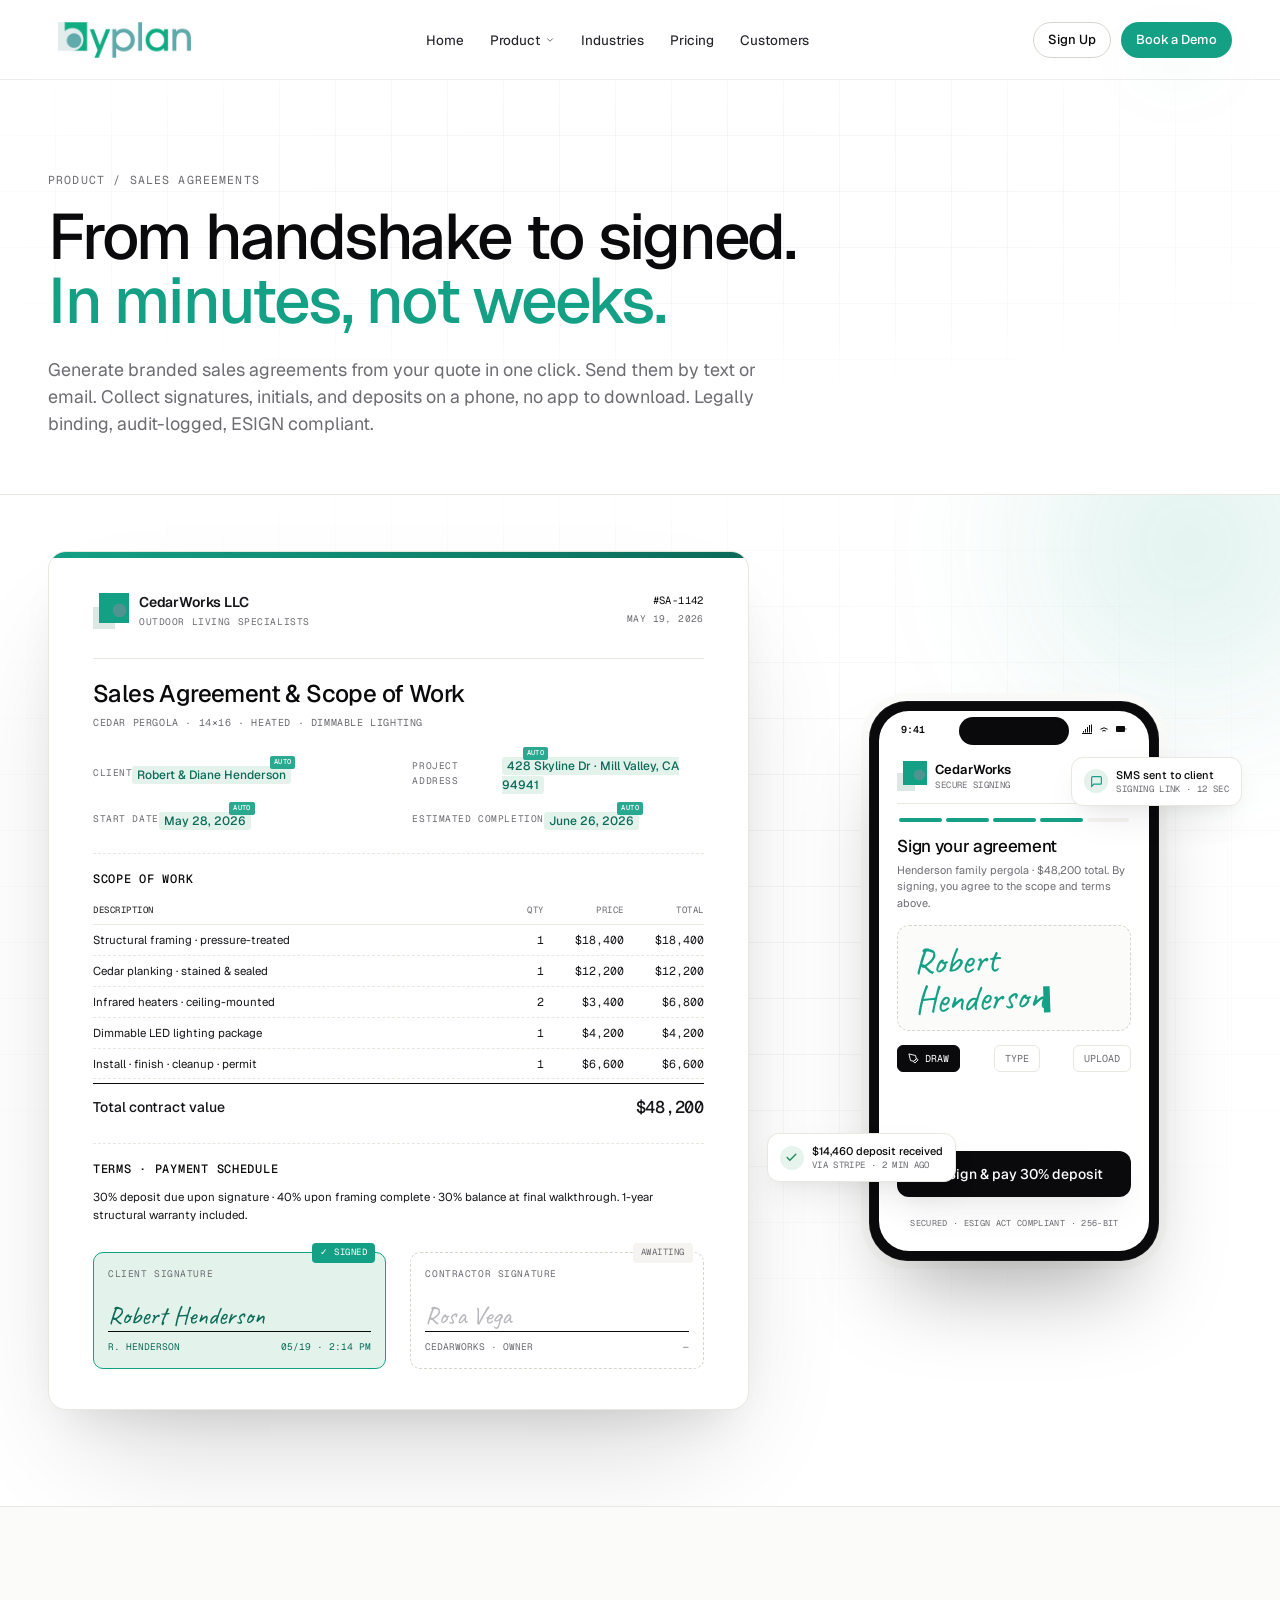
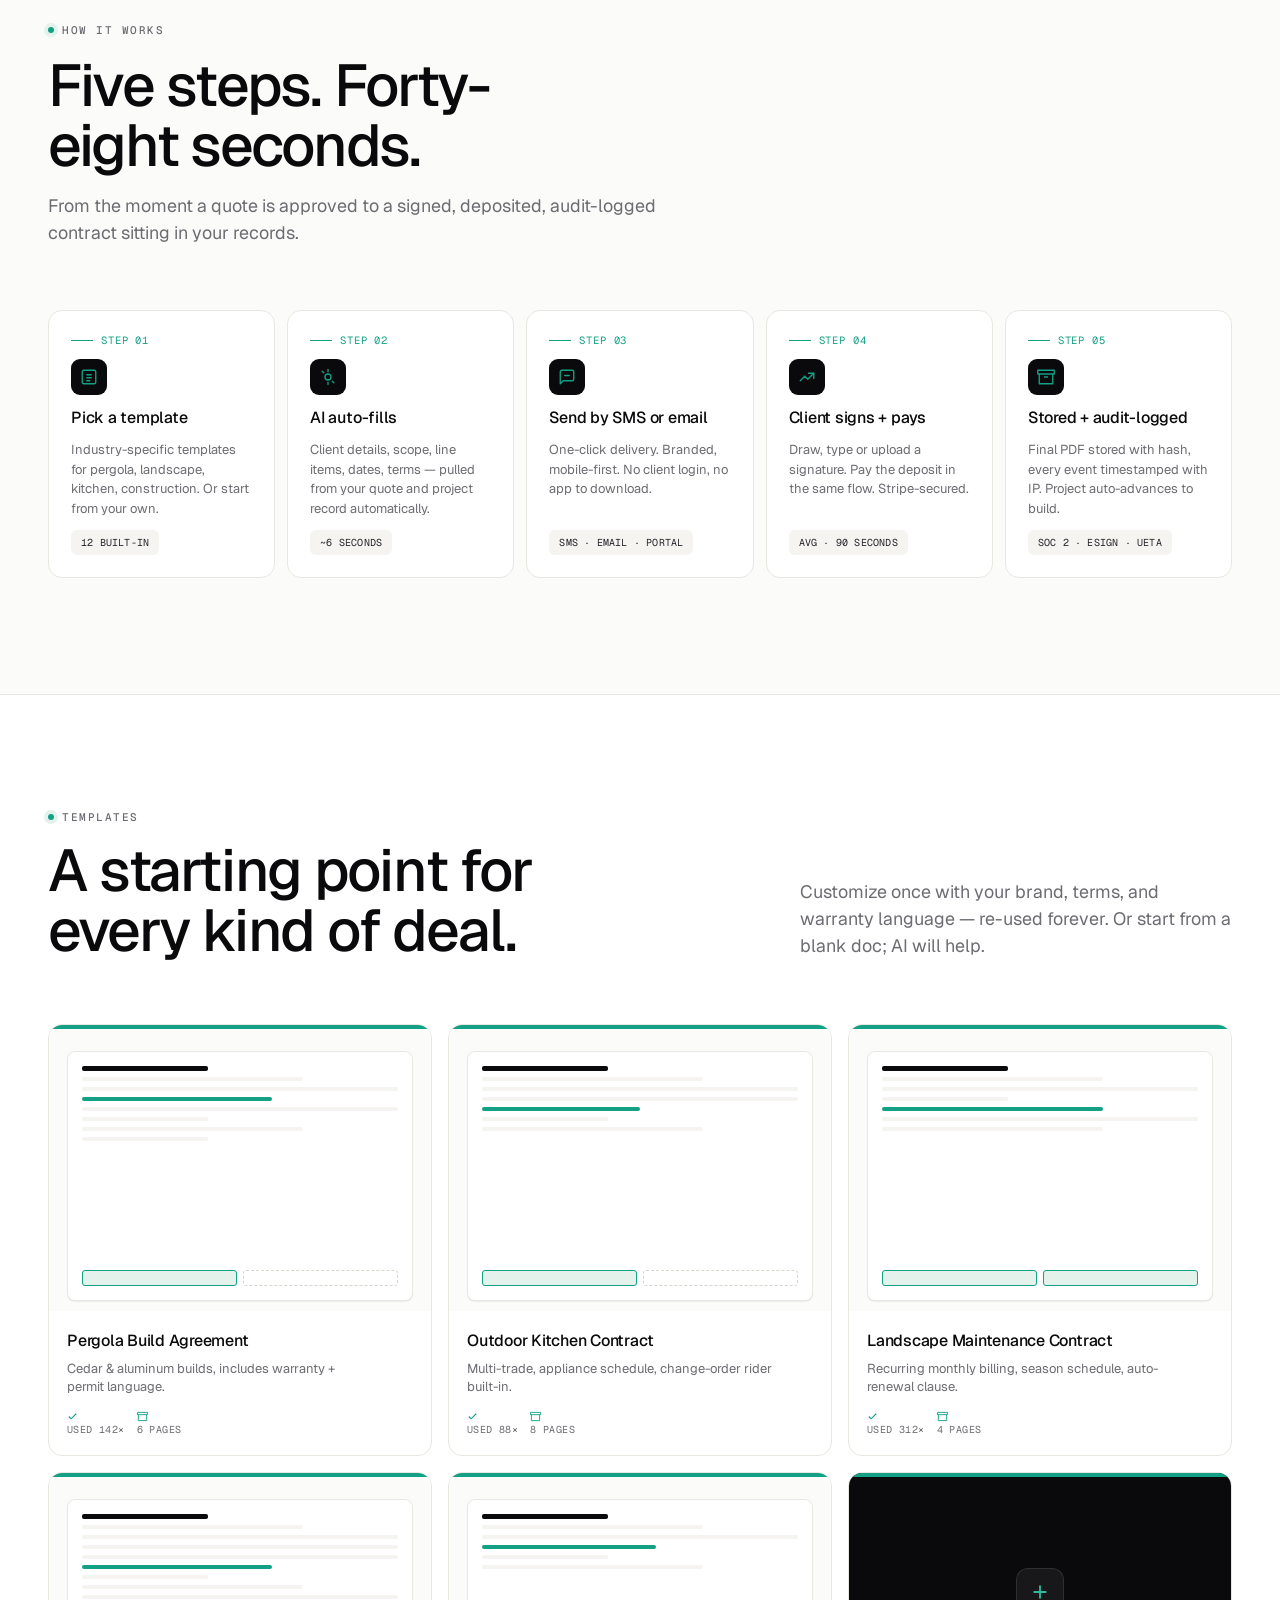
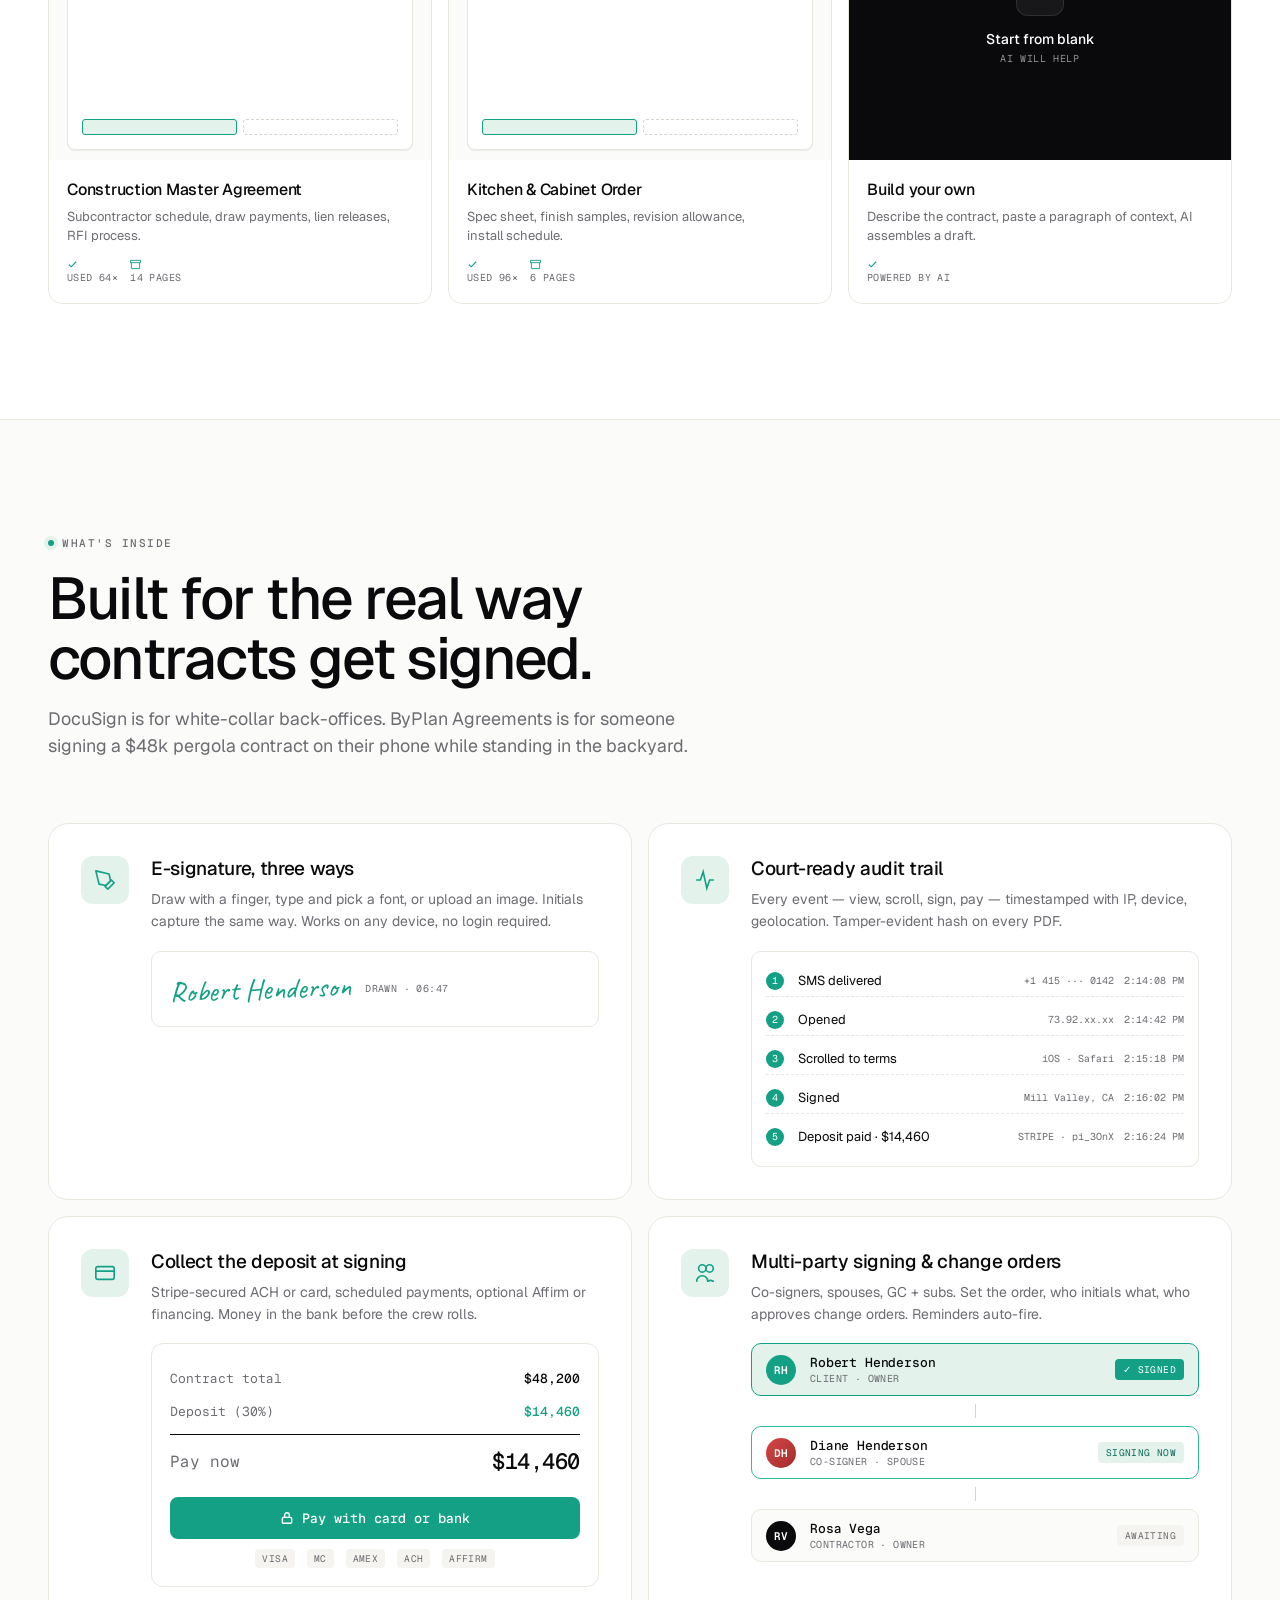
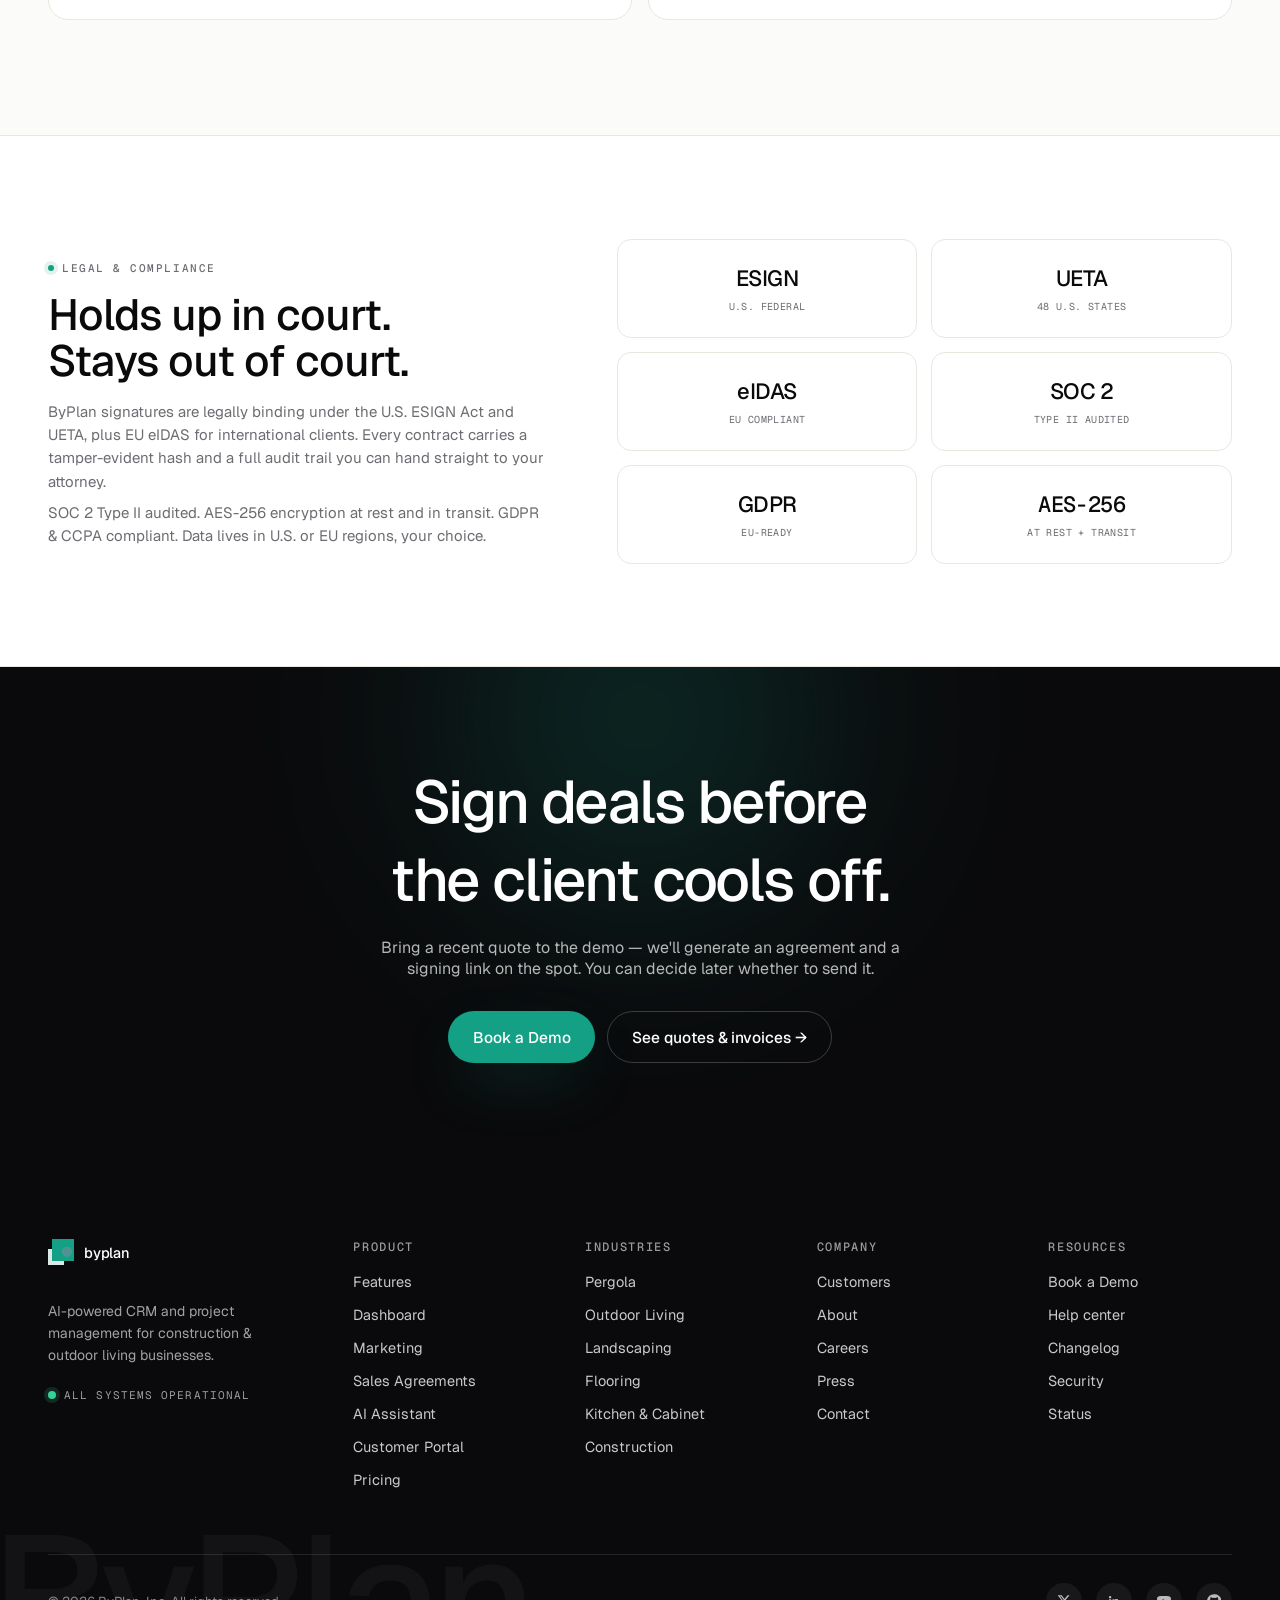
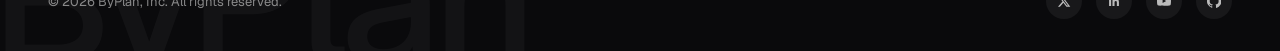
==== commit d222faea: "Update agreements.html" ====
--- a/agreements.html
+++ b/agreements.html
@@ -1,6 +1,7 @@
 <!doctype html>
 <html lang="en">
-<head>
+<head> <link rel="icon" type="image/jpeg" href="/assets/byplan-fav-icon.jpeg">
+<link rel="shortcut icon" type="image/jpeg" href="/assets/byplan-fav-icon.jpeg">
 <meta charset="utf-8" />
 <meta name="viewport" content="width=device-width, initial-scale=1" />
 <title>Sales Agreements — ByPlan</title>
